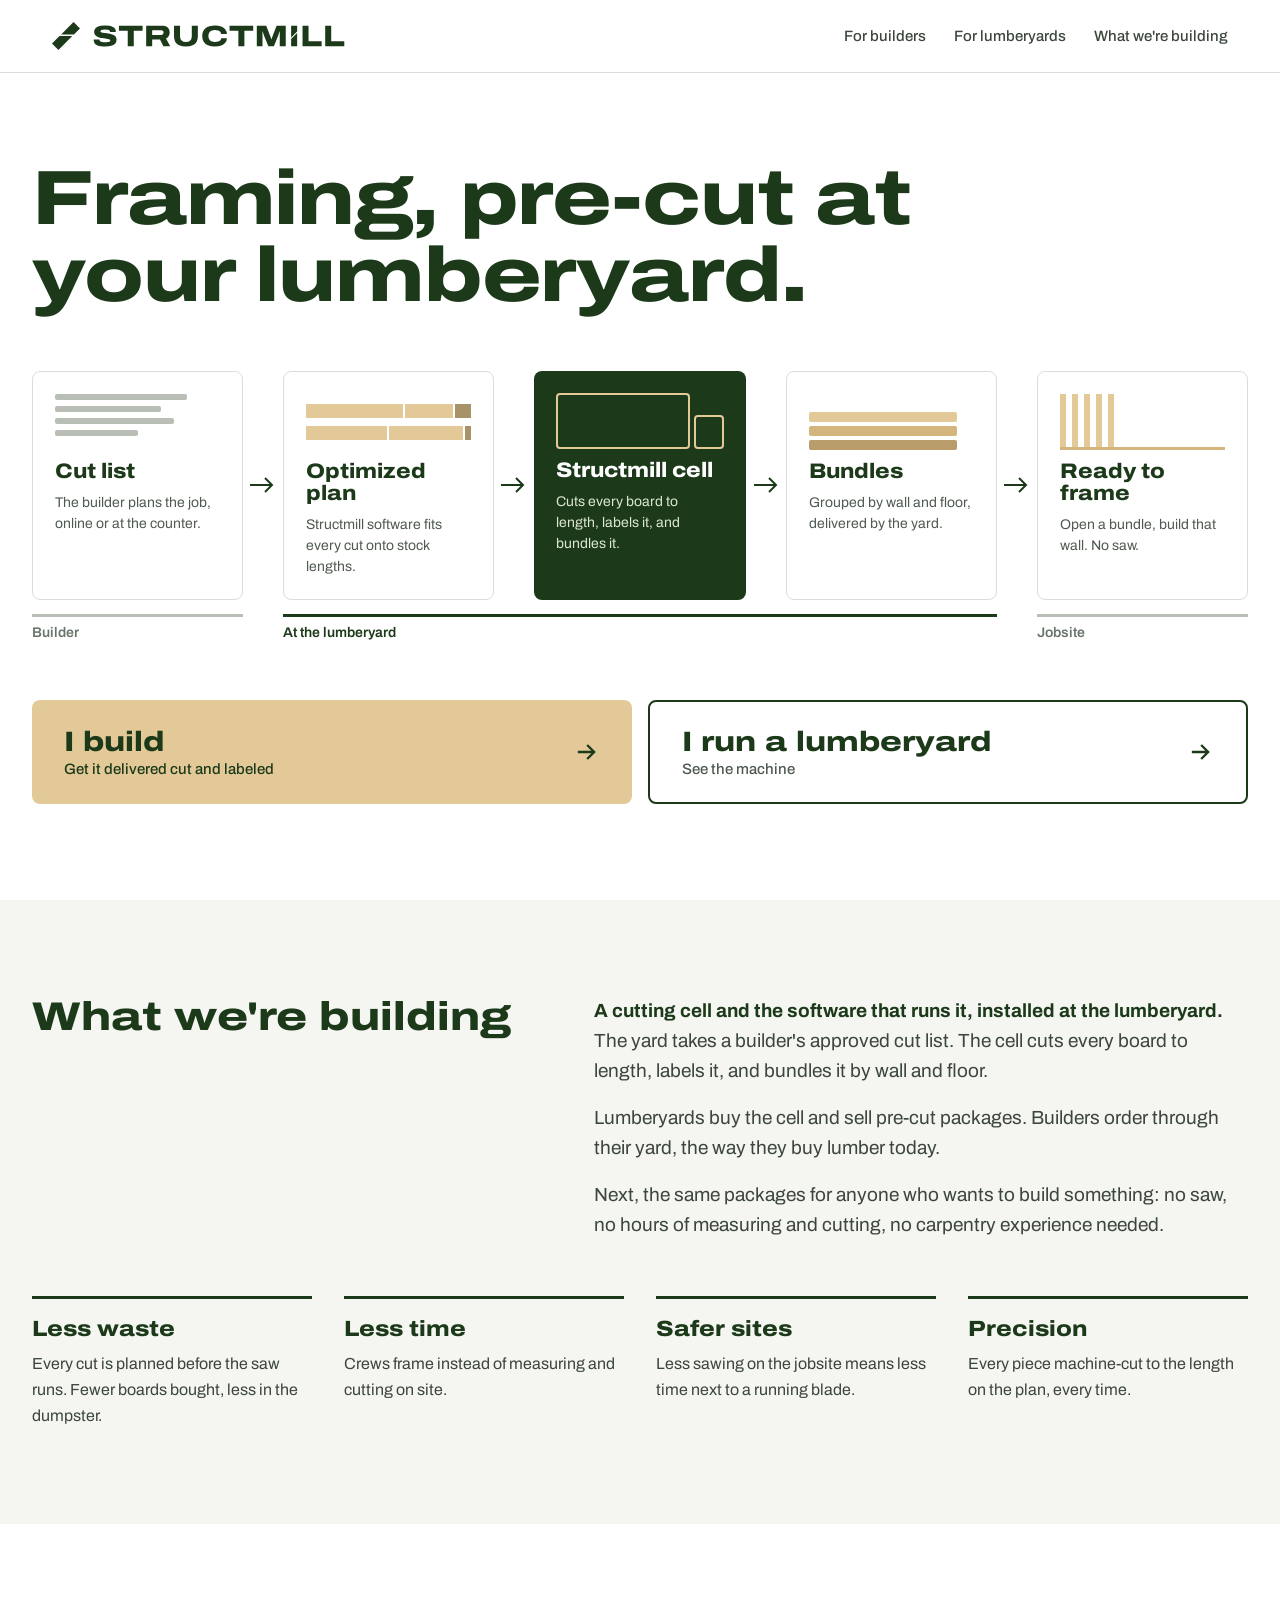
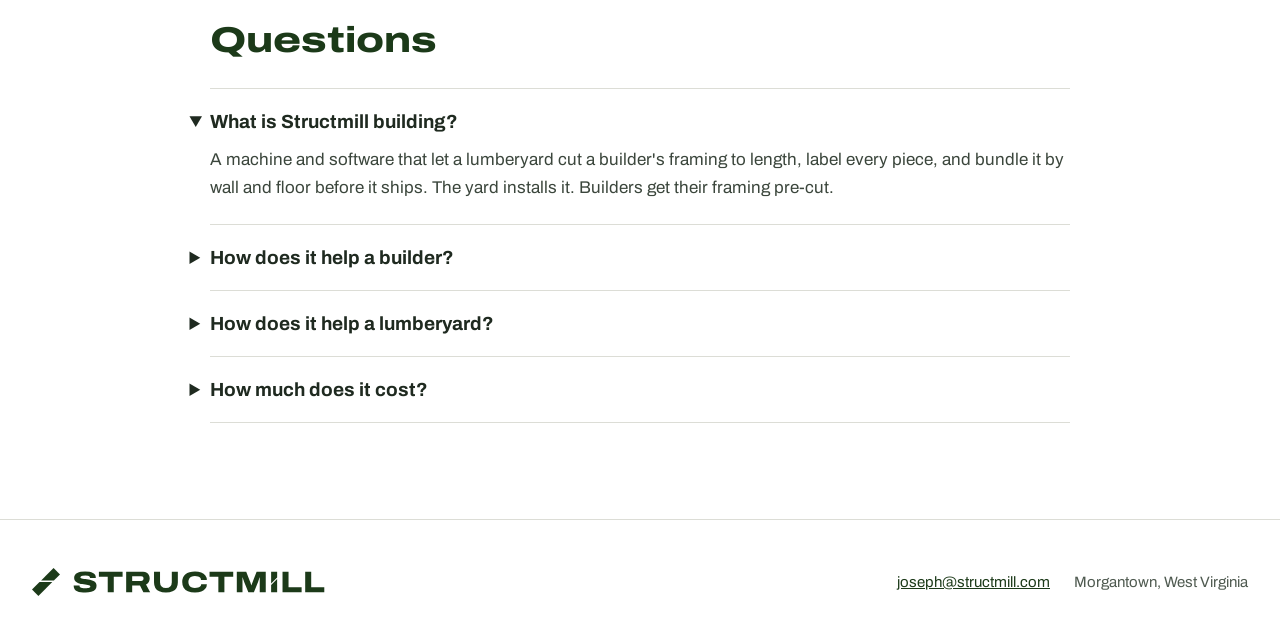
==== index.html @ ed71ccde "Launch v3.0: new brand, builders page with Wall Lab, lumberyards page Replaces the v2 single page wi" ====
<!doctype html>
<html lang="en">
<head>
<meta charset="utf-8">
<meta name="viewport" content="width=device-width, initial-scale=1">
<title>Structmill: framing, pre-cut at your lumberyard</title>
<meta name="description" content="Structmill is a cutting cell and software for lumberyards: every framing board cut to length, labeled, and bundled by wall before it ships.">
<meta name="theme-color" content="#FFFFFF">
<link rel="canonical" href="https://structmill.com/">
<meta property="og:type" content="website">
<meta property="og:site_name" content="Structmill">
<meta property="og:title" content="Structmill: framing, pre-cut at your lumberyard">
<meta property="og:description" content="Structmill is a cutting cell and software for lumberyards: every framing board cut to length, labeled, and bundled by wall before it ships.">
<meta property="og:url" content="https://structmill.com/">
<meta property="og:image" content="https://structmill.com/og-image.png">
<meta property="og:image:width" content="1200">
<meta property="og:image:height" content="630">
<meta name="twitter:card" content="summary_large_image">
<meta name="twitter:title" content="Structmill: framing, pre-cut at your lumberyard">
<meta name="twitter:description" content="Structmill is a cutting cell and software for lumberyards: every framing board cut to length, labeled, and bundled by wall before it ships.">
<meta name="twitter:image" content="https://structmill.com/og-image.png">
<link rel="icon" href="/favicon.svg" type="image/svg+xml">
<link rel="preload" href="/assets/fonts/archivo-variable.woff2" as="font" type="font/woff2" crossorigin>
<link rel="stylesheet" href="/assets/site.css">
</head>
<body>
<div style="font-family: Archivo, system-ui, sans-serif; color: #1F2A20; background: #FFFFFF; min-height: 100vh">

<header style="border-bottom: 1px solid #DCDDD6">
<nav class="sec" style="max-width: 1240px; margin: 0 auto; padding: 22px 32px; display: flex; flex-wrap: wrap; align-items: center; justify-content: space-between; gap: 16px">
<a href="/" aria-label="Structmill home" style="display: flex"><img class="logo" src="/assets/structmill-lockup.svg" alt="Structmill" width="293" height="28"></a>
<div class="nav-links" style="display: flex; flex-wrap: wrap; align-items: center; gap: 28px; font-size: 15px; font-weight: 500">
<a href="/builders/" style="color: #3B463C; text-decoration: none">For builders</a>
<a href="/lumberyards/" style="color: #3B463C; text-decoration: none">For lumberyards</a>
<a href="#what" style="color: #3B463C; text-decoration: none">What we're building</a>
</div>
</nav>
</header>

<section class="sec hero" aria-label="Structmill" style="padding: 88px 32px 96px">
<div style="max-width: 1240px; margin: 0 auto; display: flex; flex-direction: column; gap: 56px">
<h1 style="margin: 0; font-stretch: 125%; font-weight: 800; font-size: clamp(42px, 6vw, 84px); line-height: 1; letter-spacing: -0.015em; color: #1C3A19; max-width: 1040px">Framing, pre-cut at your lumberyard.</h1>

<div role="img" aria-label="The Structmill system: a builder's cut list is optimized by Structmill software, cut, labeled and bundled by the Structmill cell at the lumberyard, delivered, and framed on the jobsite." style="overflow-x: auto; padding-bottom: 4px">
<div class="flow-inner" style="min-width: 1060px; display: flex; flex-direction: column; gap: 14px">
<div class="flow-grid" style="display: grid; grid-template-columns: repeat(5, minmax(0, 1fr)); gap: 40px">
<div style="position: relative; background: #FFFFFF; border: 1.5px solid #DCDDD6; border-radius: 8px; padding: 22px; min-height: 196px; display: flex; flex-direction: column; gap: 10px">
<div class="flow-pic" style="height: 56px; display: flex; flex-direction: column; gap: 6px"><span style="height: 6px; width: 80%; background: #B9BFB6; border-radius: 2px"></span><span style="height: 6px; width: 64%; background: #B9BFB6; border-radius: 2px"></span><span style="height: 6px; width: 72%; background: #B9BFB6; border-radius: 2px"></span><span style="height: 6px; width: 50%; background: #B9BFB6; border-radius: 2px"></span></div>
<span style="font-stretch: 112%; font-size: 21px; font-weight: 800; color: #1C3A19">Cut list</span>
<span style="font-size: 14px; line-height: 1.5; color: #4F5A50">The builder plans the job, online or at the counter.</span>
<svg class="flow-arrow" style="position: absolute; right: -34px; top: 50%; margin-top: -12px" width="28" height="24" viewBox="0 0 28 24" fill="none" stroke="#1C3A19" stroke-width="2" aria-hidden="true"><path d="M2 12h22M17 5l7 7-7 7"/></svg>
</div>
<div style="position: relative; background: #FFFFFF; border: 1.5px solid #DCDDD6; border-radius: 8px; padding: 22px; min-height: 196px; display: flex; flex-direction: column; gap: 10px">
<div class="flow-pic" style="height: 56px; display: flex; flex-direction: column; justify-content: center; gap: 8px"><span style="display: flex; height: 14px"><span style="flex: 6; background: #E3C998"></span><span style="width: 2px"></span><span style="flex: 3; background: #E3C998"></span><span style="width: 2px"></span><span style="flex: 1; background: #A89268"></span></span><span style="display: flex; height: 14px"><span style="flex: 5; background: #E3C998"></span><span style="width: 2px"></span><span style="flex: 4.6; background: #E3C998"></span><span style="width: 2px"></span><span style="flex: 0.4; background: #A89268"></span></span></div>
<span style="font-stretch: 112%; font-size: 21px; font-weight: 800; color: #1C3A19">Optimized plan</span>
<span style="font-size: 14px; line-height: 1.5; color: #4F5A50">Structmill software fits every cut onto stock lengths.</span>
<svg class="flow-arrow" style="position: absolute; right: -34px; top: 50%; margin-top: -12px" width="28" height="24" viewBox="0 0 28 24" fill="none" stroke="#1C3A19" stroke-width="2" aria-hidden="true"><path d="M2 12h22M17 5l7 7-7 7"/></svg>
</div>
<div style="position: relative; background: #1C3A19; border-radius: 8px; padding: 22px; min-height: 196px; display: flex; flex-direction: column; gap: 10px; color: #FFFFFF">
<div class="flow-pic" style="height: 56px; display: flex; align-items: flex-end; gap: 4px"><span style="flex: 1; height: 100%; border: 2px solid #E3C998; border-radius: 4px"></span><span style="width: 30px; height: 60%; border: 2px solid #E3C998; border-radius: 4px"></span></div>
<span style="font-stretch: 112%; font-size: 21px; font-weight: 800">Structmill cell</span>
<span style="font-size: 14px; line-height: 1.5; color: #DCE6D4">Cuts every board to length, labels it, and bundles it.</span>
<svg class="flow-arrow" style="position: absolute; right: -34px; top: 50%; margin-top: -12px" width="28" height="24" viewBox="0 0 28 24" fill="none" stroke="#1C3A19" stroke-width="2" aria-hidden="true"><path d="M2 12h22M17 5l7 7-7 7"/></svg>
</div>
<div style="position: relative; background: #FFFFFF; border: 1.5px solid #DCDDD6; border-radius: 8px; padding: 22px; min-height: 196px; display: flex; flex-direction: column; gap: 10px">
<div class="flow-pic" style="height: 56px; display: flex; flex-direction: column; justify-content: flex-end; gap: 4px"><span style="height: 10px; width: 90%; background: #E3C998; border-radius: 2px"></span><span style="height: 10px; width: 90%; background: #D4B57E; border-radius: 2px"></span><span style="height: 10px; width: 90%; background: #B89C69; border-radius: 2px"></span></div>
<span style="font-stretch: 112%; font-size: 21px; font-weight: 800; color: #1C3A19">Bundles</span>
<span style="font-size: 14px; line-height: 1.5; color: #4F5A50">Grouped by wall and floor, delivered by the yard.</span>
<svg class="flow-arrow" style="position: absolute; right: -34px; top: 50%; margin-top: -12px" width="28" height="24" viewBox="0 0 28 24" fill="none" stroke="#1C3A19" stroke-width="2" aria-hidden="true"><path d="M2 12h22M17 5l7 7-7 7"/></svg>
</div>
<div style="background: #FFFFFF; border: 1.5px solid #DCDDD6; border-radius: 8px; padding: 22px; min-height: 196px; display: flex; flex-direction: column; gap: 10px">
<div class="flow-pic" style="height: 56px; display: flex; align-items: flex-end; gap: 6px; border-bottom: 3px solid #D4B57E"><span style="width: 6px; height: 100%; background: #E3C998"></span><span style="width: 6px; height: 100%; background: #E3C998"></span><span style="width: 6px; height: 100%; background: #E3C998"></span><span style="width: 6px; height: 100%; background: #E3C998"></span><span style="width: 6px; height: 100%; background: #E3C998"></span></div>
<span style="font-stretch: 112%; font-size: 21px; font-weight: 800; color: #1C3A19">Ready to frame</span>
<span style="font-size: 14px; line-height: 1.5; color: #4F5A50">Open a bundle, build that wall. No saw.</span>
</div>
</div>
<div class="flow-lanes" style="display: grid; grid-template-columns: repeat(5, minmax(0, 1fr)); gap: 40px; font-size: 14px; font-weight: 600">
<div style="border-top: 3px solid #B9BFB6; padding-top: 8px; color: #6B756B">Builder</div>
<div style="grid-column: span 3; border-top: 3px solid #1C3A19; padding-top: 8px; color: #1C3A19">At the lumberyard</div>
<div style="border-top: 3px solid #B9BFB6; padding-top: 8px; color: #6B756B">Jobsite</div>
</div>
</div>
</div>

<div style="display: grid; grid-template-columns: repeat(auto-fit, minmax(300px, 1fr)); gap: 16px">
<a class="door" href="/builders/" style="display: flex; justify-content: space-between; align-items: center; gap: 16px; min-height: 104px; padding: 0 32px; background: #E3C998; color: #1C3A19; border-radius: 8px; text-decoration: none">
<span style="display: flex; flex-direction: column; gap: 4px"><span class="door-title" style="font-stretch: 125%; font-size: 28px; font-weight: 800">I build</span><span style="font-size: 15px; font-weight: 500">Get it delivered cut and labeled</span></span>
<svg width="28" height="28" viewBox="0 0 24 24" fill="none" stroke="currentColor" stroke-width="2" aria-hidden="true"><path d="M5 12h14M13 6l6 6-6 6"/></svg>
</a>
<a class="door" href="/lumberyards/" style="display: flex; justify-content: space-between; align-items: center; gap: 16px; min-height: 104px; padding: 0 32px; background: #FFFFFF; color: #1C3A19; border: 2px solid #1C3A19; border-radius: 8px; text-decoration: none">
<span style="display: flex; flex-direction: column; gap: 4px"><span class="door-title" style="font-stretch: 125%; font-size: 28px; font-weight: 800">I run a lumberyard</span><span style="font-size: 15px; font-weight: 500; color: #4F5A50">See the machine</span></span>
<svg width="28" height="28" viewBox="0 0 24 24" fill="none" stroke="currentColor" stroke-width="2" aria-hidden="true"><path d="M5 12h14M13 6l6 6-6 6"/></svg>
</a>
</div>
</div>
</section>

<section class="sec" id="what" aria-label="What we're building" style="background: #F5F5F2; padding: 96px 32px">
<div style="max-width: 1240px; margin: 0 auto; display: flex; flex-direction: column; gap: 56px">
<div style="display: flex; flex-wrap: wrap; gap: 48px">
<h2 style="flex: 1 1 420px; margin: 0; font-stretch: 125%; font-weight: 800; font-size: 40px; line-height: 1.05; color: #1C3A19">What we're building</h2>
<div style="flex: 1 1 560px; min-width: 0; display: flex; flex-direction: column; gap: 16px; font-size: 19px; line-height: 1.6; color: #3B463C">
<p style="margin: 0"><strong style="color: #1C3A19">A cutting cell and the software that runs it, installed at the lumberyard.</strong> The yard takes a builder's approved cut list. The cell cuts every board to length, labels it, and bundles it by wall and floor.</p>
<p style="margin: 0">Lumberyards buy the cell and sell pre-cut packages. Builders order through their yard, the way they buy lumber today.</p>
<p style="margin: 0">Next, the same packages for anyone who wants to build something: no saw, no hours of measuring and cutting, no carpentry experience needed.</p>
</div>
</div>
<div style="display: grid; grid-template-columns: repeat(auto-fit, minmax(240px, 1fr)); gap: 32px">
<div style="display: flex; flex-direction: column; gap: 10px; border-top: 3px solid #1C3A19; padding-top: 18px"><h3 style="margin: 0; font-stretch: 115%; font-size: 22px; font-weight: 800; color: #1C3A19">Less waste</h3><p style="margin: 0; font-size: 16px; line-height: 1.6; color: #3B463C">Every cut is planned before the saw runs. Fewer boards bought, less in the dumpster.</p></div>
<div style="display: flex; flex-direction: column; gap: 10px; border-top: 3px solid #1C3A19; padding-top: 18px"><h3 style="margin: 0; font-stretch: 115%; font-size: 22px; font-weight: 800; color: #1C3A19">Less time</h3><p style="margin: 0; font-size: 16px; line-height: 1.6; color: #3B463C">Crews frame instead of measuring and cutting on site.</p></div>
<div style="display: flex; flex-direction: column; gap: 10px; border-top: 3px solid #1C3A19; padding-top: 18px"><h3 style="margin: 0; font-stretch: 115%; font-size: 22px; font-weight: 800; color: #1C3A19">Safer sites</h3><p style="margin: 0; font-size: 16px; line-height: 1.6; color: #3B463C">Less sawing on the jobsite means less time next to a running blade.</p></div>
<div style="display: flex; flex-direction: column; gap: 10px; border-top: 3px solid #1C3A19; padding-top: 18px"><h3 style="margin: 0; font-stretch: 115%; font-size: 22px; font-weight: 800; color: #1C3A19">Precision</h3><p style="margin: 0; font-size: 16px; line-height: 1.6; color: #3B463C">Every piece machine-cut to the length on the plan, every time.</p></div>
</div>
</div>
</section>

<section class="sec" id="questions" aria-label="Questions" style="padding: 96px 32px">
<div style="max-width: 860px; margin: 0 auto; display: flex; flex-direction: column; gap: 28px">
<h2 style="margin: 0; font-stretch: 125%; font-weight: 800; font-size: 36px; color: #1C3A19">Questions</h2>
<div style="display: flex; flex-direction: column; border-top: 1px solid #DCDDD6">
<details open style="border-bottom: 1px solid #DCDDD6; padding: 22px 0"><summary style="font-size: 19px; font-weight: 700; cursor: pointer">What is Structmill building?</summary><p style="margin: 14px 0 0; font-size: 17px; line-height: 1.65; color: #3B463C">A machine and software that let a lumberyard cut a builder's framing to length, label every piece, and bundle it by wall and floor before it ships. The yard installs it. Builders get their framing pre-cut.</p></details>
<details style="border-bottom: 1px solid #DCDDD6; padding: 22px 0"><summary style="font-size: 19px; font-weight: 700; cursor: pointer">How does it help a builder?</summary><p style="margin: 14px 0 0; font-size: 17px; line-height: 1.65; color: #3B463C">Your framing shows up cut, labeled, and sorted by wall. You buy less lumber, throw away less, spend less time cutting, and run fewer saws on site. <a href="/builders/">See it on a wall</a>.</p></details>
<details style="border-bottom: 1px solid #DCDDD6; padding: 22px 0"><summary style="font-size: 19px; font-weight: 700; cursor: pointer">How does it help a lumberyard?</summary><p style="margin: 14px 0 0; font-size: 17px; line-height: 1.65; color: #3B463C">You sell finished framing packages instead of boards by the piece, match the pre-cut programs the chains offer without building a plant, and give your builders a reason to order every job from you. <a href="/lumberyards/">See the machine</a>.</p></details>
<details style="border-bottom: 1px solid #DCDDD6; padding: 22px 0"><summary style="font-size: 19px; font-weight: 700; cursor: pointer">How much does it cost?</summary><p style="margin: 14px 0 0; font-size: 17px; line-height: 1.65; color: #3B463C">Lumberyards buy the cell outright or lease to own, with an annual software and maintenance package. Builders pay their lumberyard for pre-cut packages, at a price the yard sets. Planning with Structmill is free.</p></details>
</div>
</div>
</section>

<footer class="sec" style="border-top: 1px solid #DCDDD6; padding: 48px 32px">
<div style="max-width: 1240px; margin: 0 auto; display: flex; flex-wrap: wrap; justify-content: space-between; align-items: center; gap: 24px; font-size: 15px; color: #4F5A50">
<img class="logo" src="/assets/structmill-lockup.svg" alt="Structmill" width="293" height="28">
<div style="display: flex; flex-wrap: wrap; gap: 24px"><a href="mailto:joseph@structmill.com">joseph@structmill.com</a><span>Morgantown, West Virginia</span></div>
</div>
</footer>

</div>
</body>
</html>
---- assets/site.css ----
/* Structmill v3.0 — shared styles. Page layout lives inline; this file holds
   the base, focus states, and the phone overrides. */
@font-face{font-family:Archivo;font-style:normal;font-display:swap;font-weight:100 900;font-stretch:62% 125%;src:url(/assets/fonts/archivo-variable.woff2) format('woff2-variations'),url(/assets/fonts/archivo-variable.woff2) format('woff2')}
*,*::before,*::after{box-sizing:border-box}
html{-webkit-text-size-adjust:100%;scroll-behavior:smooth}
body{margin:0;background:#FFFFFF}
img,svg{max-width:100%}
a{color:#1C3A19}a:hover{color:#2D5A27}
a:focus-visible,button:focus-visible,summary:focus-visible,input:focus-visible{outline:3px solid #6FA15C;outline-offset:3px}
summary{cursor:pointer}
details>summary{list-style-position:outside}
.logo{height:28px;width:auto;display:block}
.cta-note{font-size:14px;color:#4F5A50;line-height:1.5}
.scroll-hint{display:none;font-size:13px;color:#6B756B}
@media (prefers-reduced-motion:reduce){html{scroll-behavior:auto}}

/* Tablet and down */
@media (max-width:900px){
  .flow-inner{min-width:0!important}
  .flow-grid{grid-template-columns:repeat(2,minmax(0,1fr))!important;gap:16px!important}
  .flow-grid>div{min-height:0!important}
  .flow-arrow,.flow-lanes{display:none!important}
}

/* Phone */
@media (max-width:640px){
  .sec{padding-left:20px!important;padding-right:20px!important}
  section.sec{padding-top:56px!important;padding-bottom:56px!important}
  section.sec.hero{padding-top:40px!important;padding-bottom:40px!important}
  section.sec.flush-top{padding-top:0!important}
  nav.sec{padding-top:14px!important;padding-bottom:14px!important;gap:12px!important}
  .nav-links{gap:6px 18px!important;font-size:14px!important;width:100%}
  .nav-links .nav-cta{min-height:40px!important;padding:0 14px!important;margin-left:auto}
  .logo{height:22px}
  footer.sec{padding-top:32px!important;padding-bottom:32px!important}
  h2{font-size:clamp(28px,7.4vw,36px)!important}
  .big-num{font-size:40px!important}
  .flow-grid{grid-template-columns:1fr!important;gap:10px!important}
  .flow-grid>div{padding:16px 18px!important}
  .flow-grid .flow-pic{display:none!important}
  .door{min-height:88px!important;padding:0 22px!important}
  .door .door-title{font-size:23px!important}
  .label-card{min-width:0!important;width:100%}
  .scroll-hint{display:block}
  .wl{padding:16px!important;gap:20px!important}
  .wl-stats{grid-template-columns:1fr 1fr!important}
  .wl-stats>div:last-child{grid-column:span 2}
  .wl-stat-num{font-size:24px!important}
  .wl-form{flex-basis:100%!important;min-width:0!important}
  .wl-plan-row{grid-template-columns:48px minmax(0,1fr)!important}
  .wl table{font-size:13px!important}
  .pilot-list li{padding-right:0!important}
}
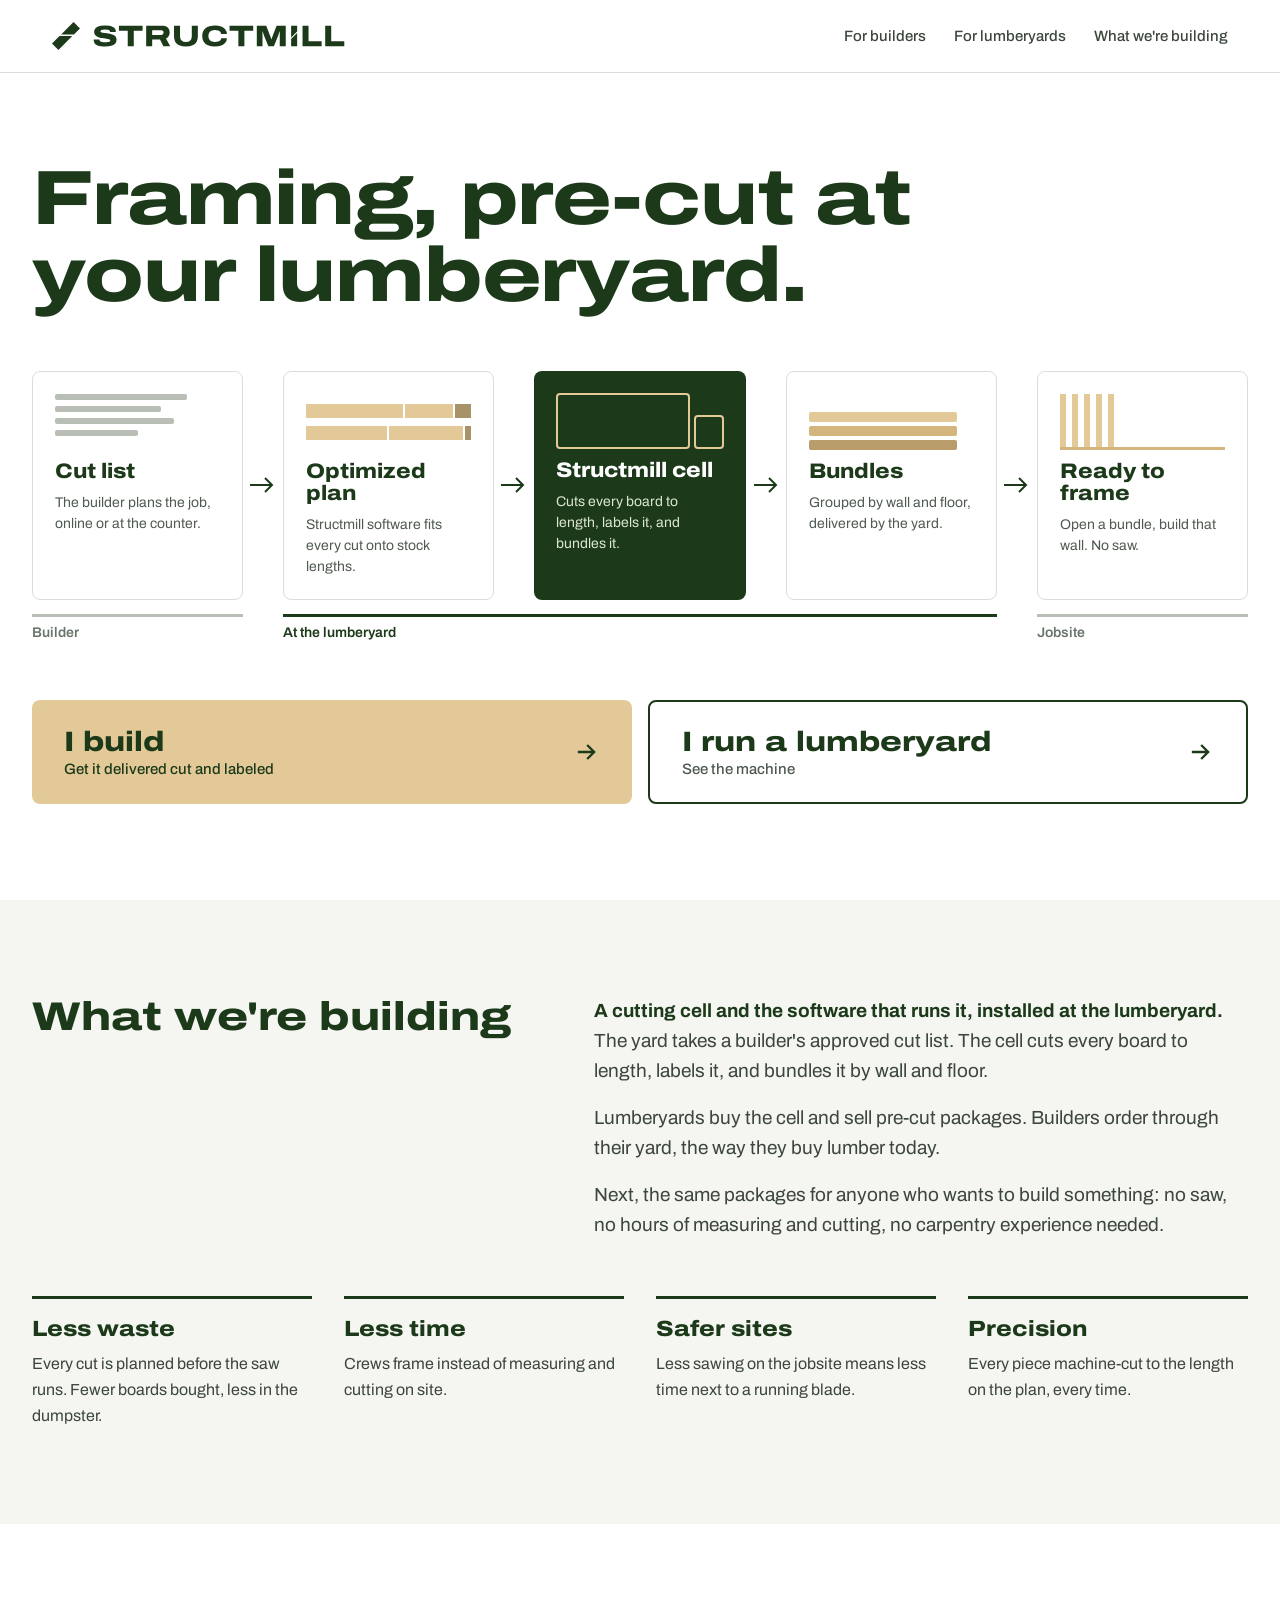
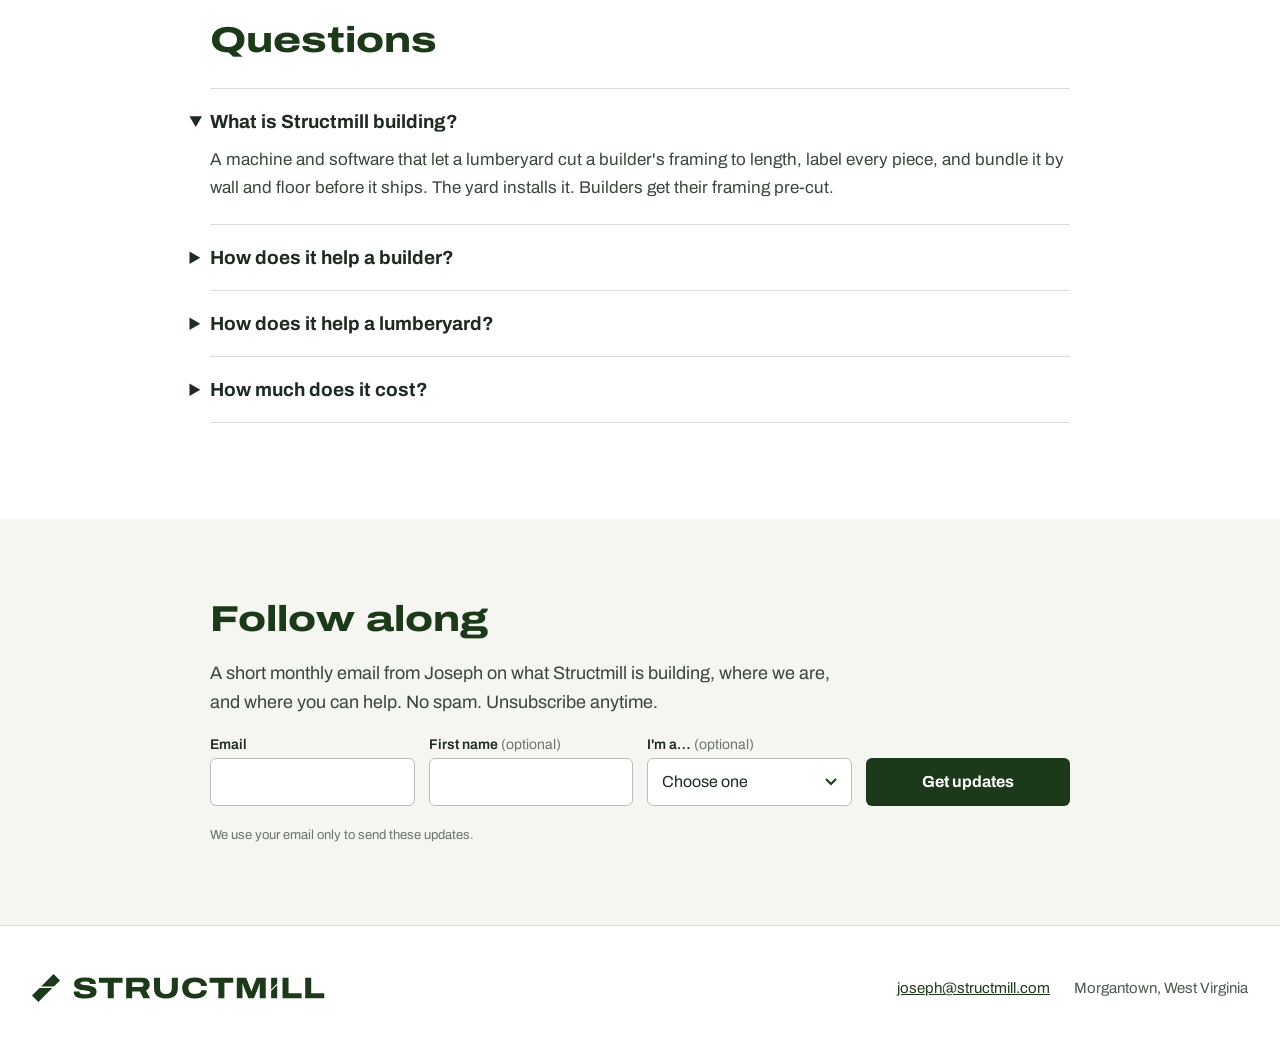
==== commit 32a1091c: "Add founder updates signup (v3.1) Signup block in the footer of the builders and lumberyards pages, " ====
--- a/index.html
+++ b/index.html
@@ -19,7 +19,9 @@
 <meta name="twitter:title" content="Structmill: framing, pre-cut at your lumberyard">
 <meta name="twitter:description" content="Structmill is a cutting cell and software for lumberyards: every framing board cut to length, labeled, and bundled by wall before it ships.">
 <meta name="twitter:image" content="https://structmill.com/og-image.png">
-<link rel="icon" href="/favicon.svg" type="image/svg+xml">
+<link rel="icon" href="/favicon.ico?v=3" sizes="32x32">
+<link rel="icon" href="/favicon.svg?v=3" type="image/svg+xml">
+<link rel="apple-touch-icon" href="/apple-touch-icon.png?v=3">
 <link rel="preload" href="/assets/fonts/archivo-variable.woff2" as="font" type="font/woff2" crossorigin>
 <link rel="stylesheet" href="/assets/site.css">
 </head>
@@ -126,6 +128,26 @@
 </div>
 </section>
 
+<section class="sec" id="follow" aria-label="Follow along" style="background: #F5F5F2; padding: 80px 32px">
+<div style="max-width: 860px; margin: 0 auto; display: flex; flex-direction: column; gap: 20px">
+<h2 style="margin: 0; font-stretch: 125%; font-weight: 800; font-size: 36px; color: #1C3A19">Follow along</h2>
+<p style="margin: 0; font-size: 18px; line-height: 1.6; color: #3B463C; max-width: 640px">A short monthly email from Joseph on what Structmill is building, where we are, and where you can help. No spam. Unsubscribe anytime.</p>
+<form class="upd" data-updates-form data-list="structmill" novalidate>
+<label for="upd-email-1"><span>Email</span><input id="upd-email-1" type="email" name="email" autocomplete="email" inputmode="email" required></label>
+<label for="upd-name-1"><span>First name <span class="opt">(optional)</span></span><input id="upd-name-1" type="text" name="metadata__first_name" autocomplete="given-name"></label>
+<label for="upd-role-1"><span>I'm a… <span class="opt">(optional)</span></span><select id="upd-role-1" name="metadata__role" data-role><option value="">Choose one</option><option value="lumberyard">Lumberyard</option><option value="contractor">Contractor</option><option value="investor">Investor</option><option value="advisor-supporter">Advisor or supporter</option><option value="other">Other</option></select></label>
+<button type="submit">Get updates</button>
+<input type="hidden" name="tag" value="" data-role-tag>
+<input type="hidden" name="tag" value="site-home">
+<input type="hidden" name="embed" value="1">
+<div class="upd-trap" aria-hidden="true"><label for="upd-trap-1">Leave this empty<input id="upd-trap-1" type="text" name="website_confirm" tabindex="-1" autocomplete="off" data-trap></label></div>
+<p class="upd-error" role="alert" data-error></p>
+</form>
+<p class="upd-success" role="status" tabindex="-1" hidden data-success>You're on the list. First update lands next month.</p>
+<p class="upd-note">We use your email only to send these updates.</p>
+</div>
+</section>
+
 <footer class="sec" style="border-top: 1px solid #DCDDD6; padding: 48px 32px">
 <div style="max-width: 1240px; margin: 0 auto; display: flex; flex-wrap: wrap; justify-content: space-between; align-items: center; gap: 24px; font-size: 15px; color: #4F5A50">
 <img class="logo" src="/assets/structmill-lockup.svg" alt="Structmill" width="293" height="28">
@@ -134,5 +156,6 @@
 </footer>
 
 </div>
+<script src="/assets/updates.js" defer></script>
 </body>
 </html>
--- a/assets/site.css
+++ b/assets/site.css
@@ -51,3 +51,26 @@
   .wl table{font-size:13px!important}
   .pilot-list li{padding-right:0!important}
 }
+
+/* Founder updates signup (v3.1) */
+.upd{display:grid;grid-template-columns:repeat(auto-fit,minmax(200px,1fr));gap:14px;align-items:end;margin:0}
+.upd label{display:flex;flex-direction:column;gap:6px;font-size:14px;font-weight:600;color:#1F2A20}
+.upd label .opt{font-weight:400;color:#6B756B}
+.upd input,.upd select{min-height:48px;padding:0 14px;background:#FFFFFF;border:1.5px solid #B9BFB6;border-radius:6px;font:16px Archivo,system-ui,sans-serif;color:#1F2A20;width:100%}
+.upd select{appearance:none;-webkit-appearance:none;background-image:url("data:image/svg+xml,%3Csvg xmlns='http://www.w3.org/2000/svg' width='12' height='8' viewBox='0 0 12 8'%3E%3Cpath d='M1 1l5 5 5-5' fill='none' stroke='%231C3A19' stroke-width='2'/%3E%3C/svg%3E");background-repeat:no-repeat;background-position:right 14px center;padding-right:36px}
+.upd input:focus-visible,.upd select:focus-visible{outline:3px solid #6FA15C;outline-offset:1px}
+.upd input[aria-invalid=true]{border-color:#A3401F}
+.upd button{min-height:48px;padding:0 24px;border:none;border-radius:6px;background:#1C3A19;color:#FFFFFF;font:700 16px Archivo,system-ui,sans-serif;cursor:pointer}
+.upd button:hover{background:#2D5A27}
+.upd button:disabled{opacity:.7;cursor:default}
+.upd .upd-error{grid-column:1/-1;margin:0;font-size:14px;color:#A3401F;min-height:0}
+.upd .upd-error:empty{display:none}
+.upd .upd-trap{position:absolute!important;left:-9999px!important;width:1px;height:1px;overflow:hidden}
+.upd-success{font-size:17px;font-weight:600;color:#1C3A19;padding:14px 0;outline:none}
+.upd-note{margin:0;font-size:13px;line-height:1.5;color:#6B756B}
+.upd-foot{display:flex;flex-wrap:wrap;gap:20px 48px;align-items:flex-start;justify-content:space-between;padding-bottom:32px;margin-bottom:32px;border-bottom:1px solid #DCDDD6}
+.upd-foot-copy{flex:1 1 260px;display:flex;flex-direction:column;gap:6px}
+.upd-foot-form{flex:2 1 520px;min-width:0;display:flex;flex-direction:column;gap:10px}
+@media (max-width:640px){.upd{grid-template-columns:1fr}.upd button{width:100%}}
+.upd[hidden],.upd-success[hidden]{display:none}
+.upd-foot .upd{grid-template-columns:repeat(auto-fit,minmax(150px,1fr))}
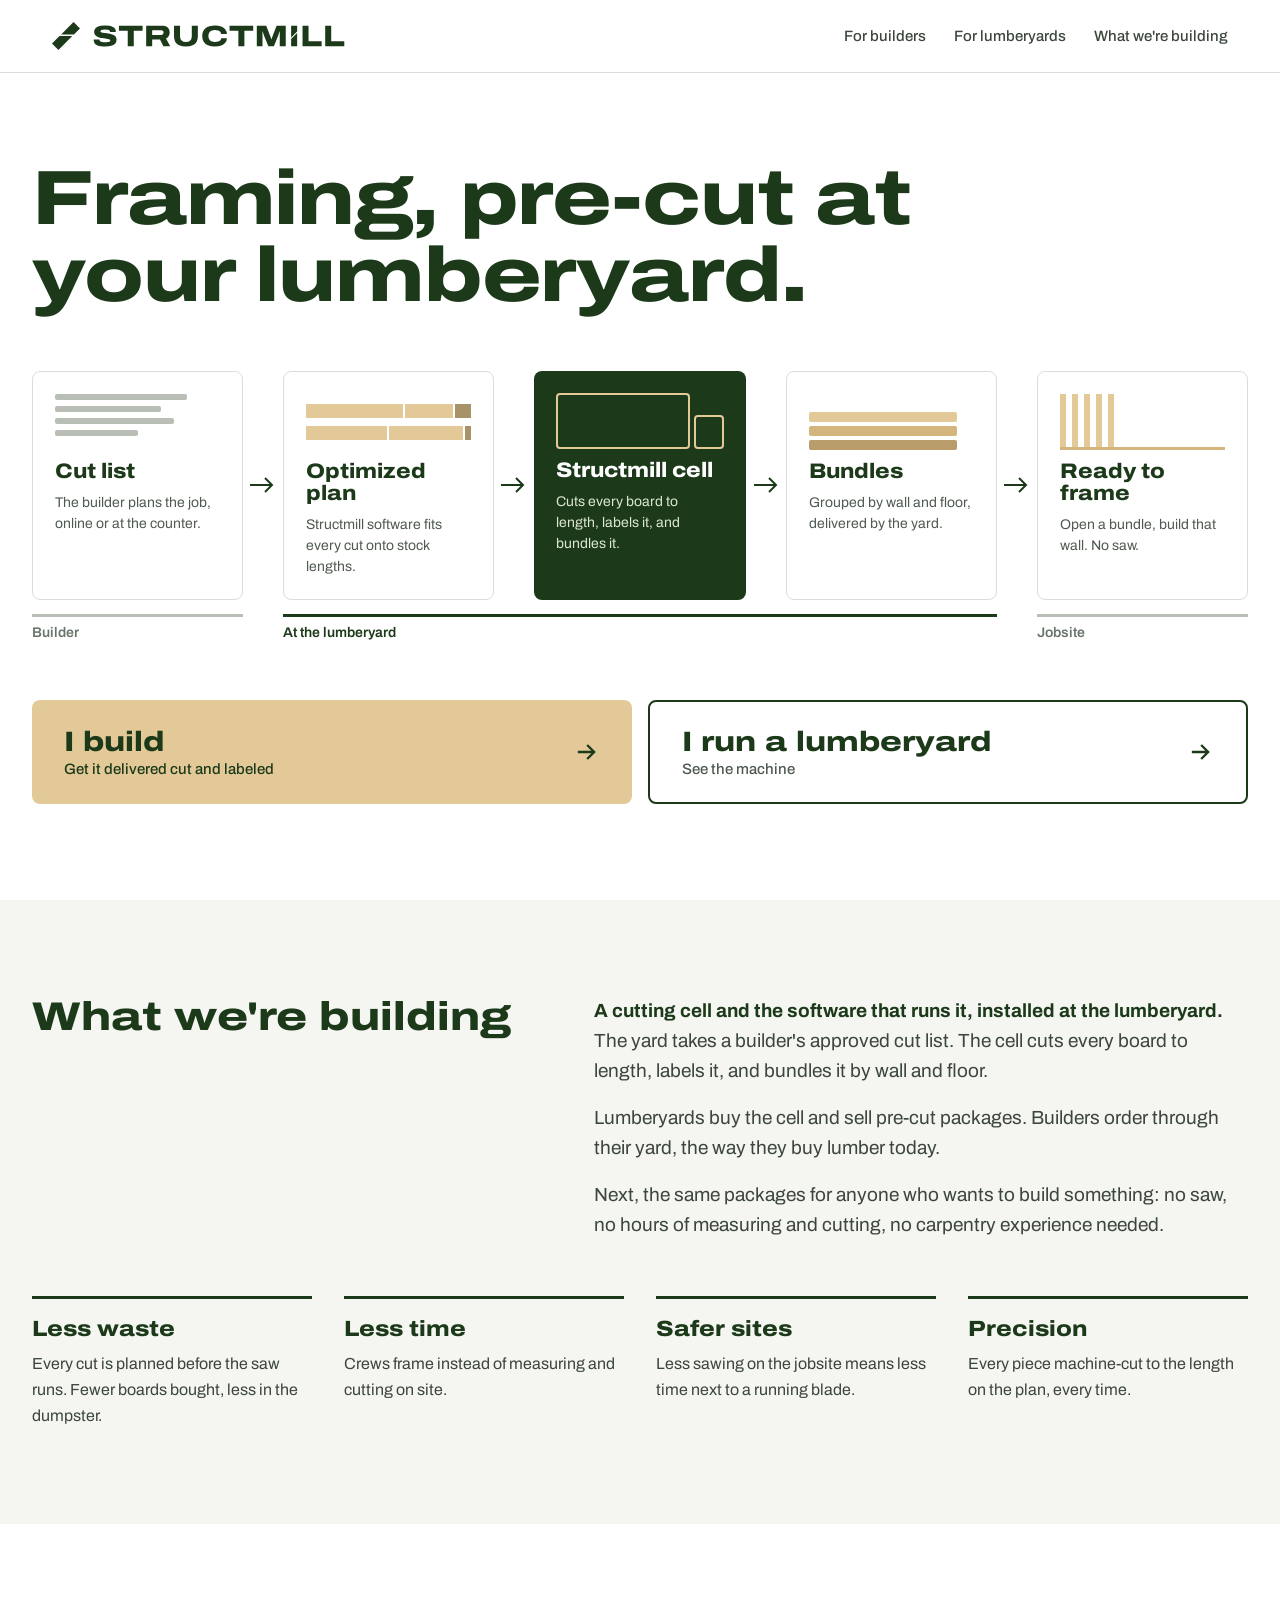
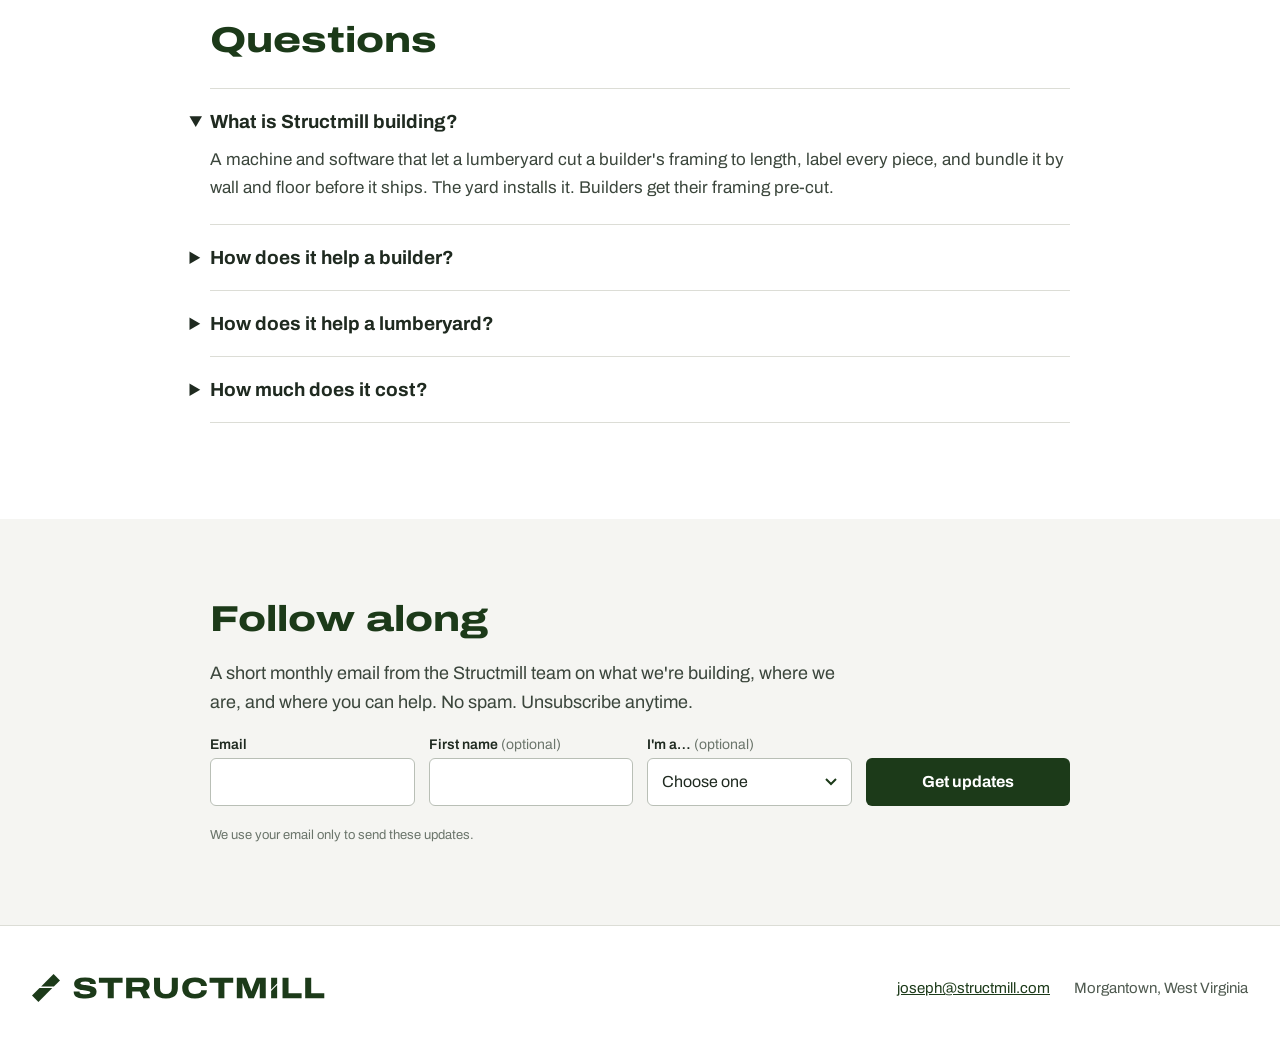
==== commit 8663e7b8: "Signup copy: from the Structmill team Co-Authored-By: Claude Opus 5.5 <noreply@anthropic.com> Claude" ====
--- a/index.html
+++ b/index.html
@@ -131,7 +131,7 @@
 <section class="sec" id="follow" aria-label="Follow along" style="background: #F5F5F2; padding: 80px 32px">
 <div style="max-width: 860px; margin: 0 auto; display: flex; flex-direction: column; gap: 20px">
 <h2 style="margin: 0; font-stretch: 125%; font-weight: 800; font-size: 36px; color: #1C3A19">Follow along</h2>
-<p style="margin: 0; font-size: 18px; line-height: 1.6; color: #3B463C; max-width: 640px">A short monthly email from Joseph on what Structmill is building, where we are, and where you can help. No spam. Unsubscribe anytime.</p>
+<p style="margin: 0; font-size: 18px; line-height: 1.6; color: #3B463C; max-width: 640px">A short monthly email from the Structmill team on what we're building, where we are, and where you can help. No spam. Unsubscribe anytime.</p>
 <form class="upd" data-updates-form data-list="structmill" novalidate>
 <label for="upd-email-1"><span>Email</span><input id="upd-email-1" type="email" name="email" autocomplete="email" inputmode="email" required></label>
 <label for="upd-name-1"><span>First name <span class="opt">(optional)</span></span><input id="upd-name-1" type="text" name="metadata__first_name" autocomplete="given-name"></label>
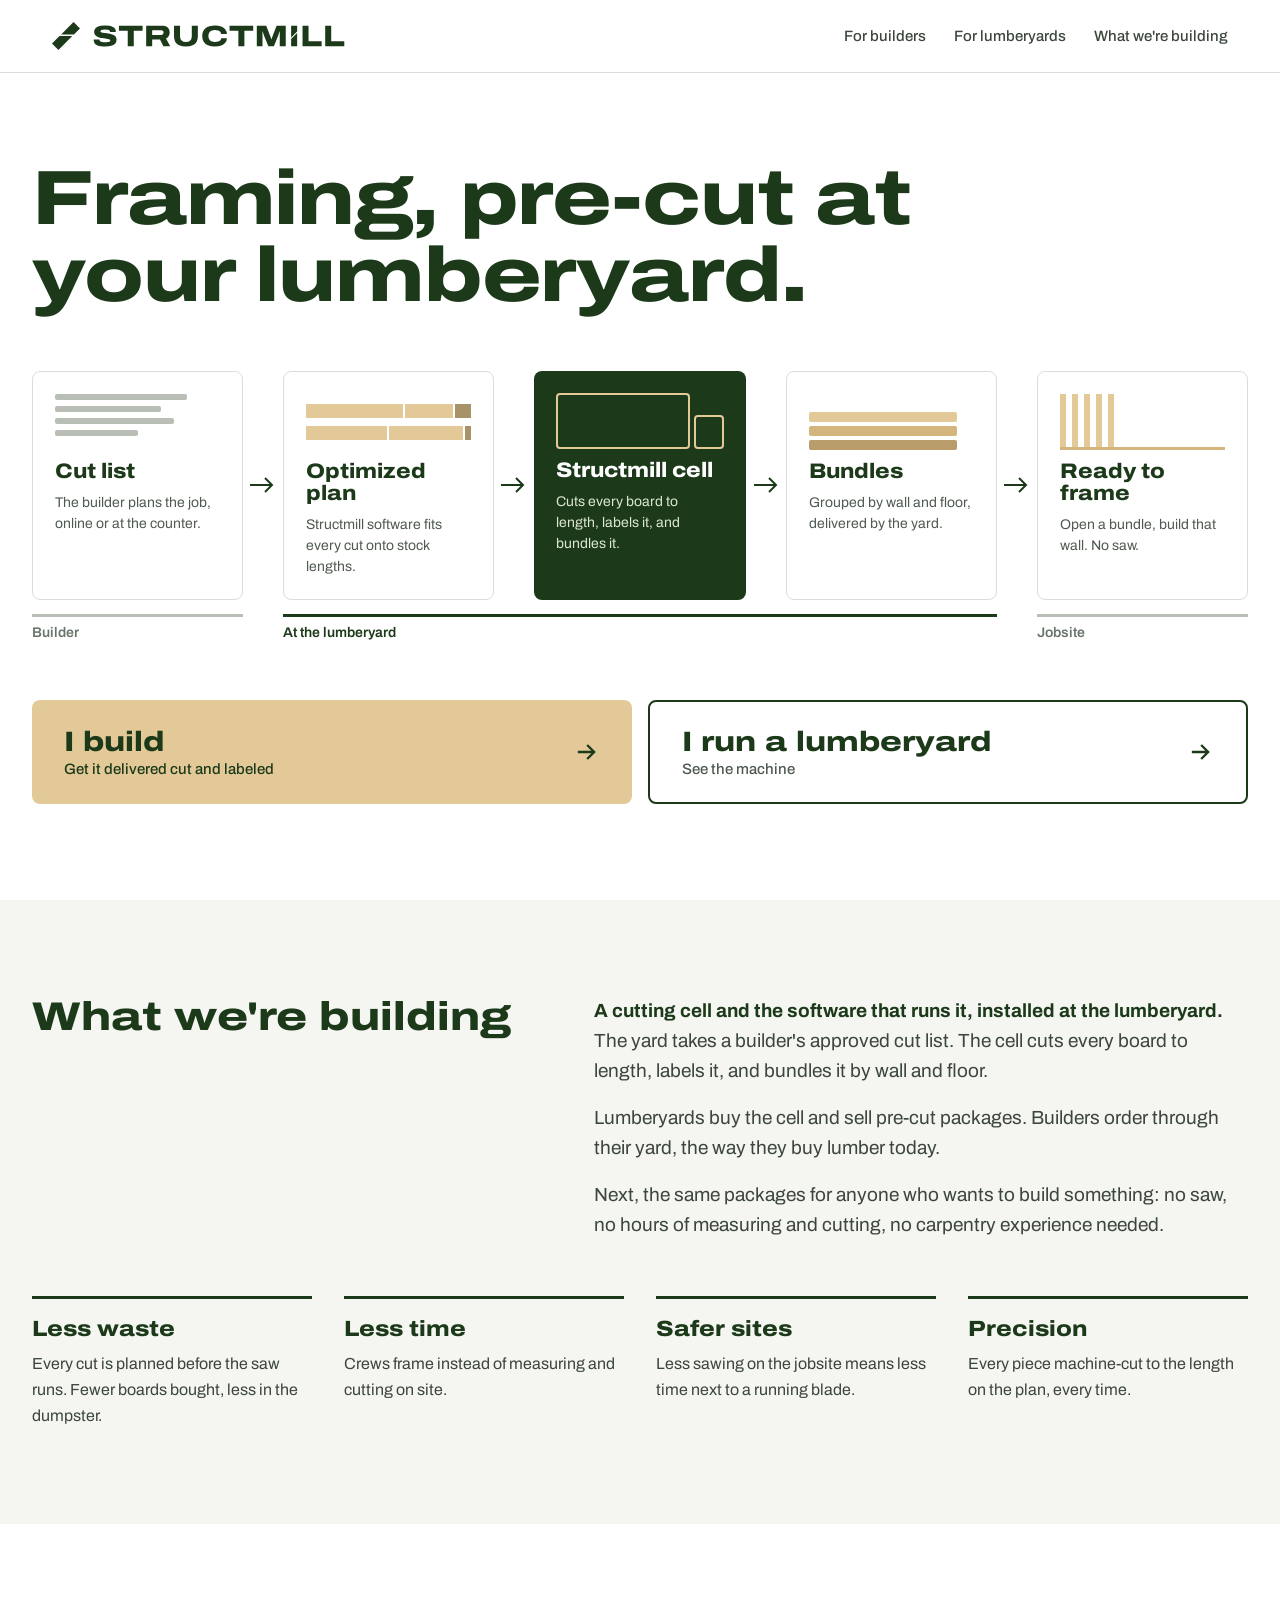
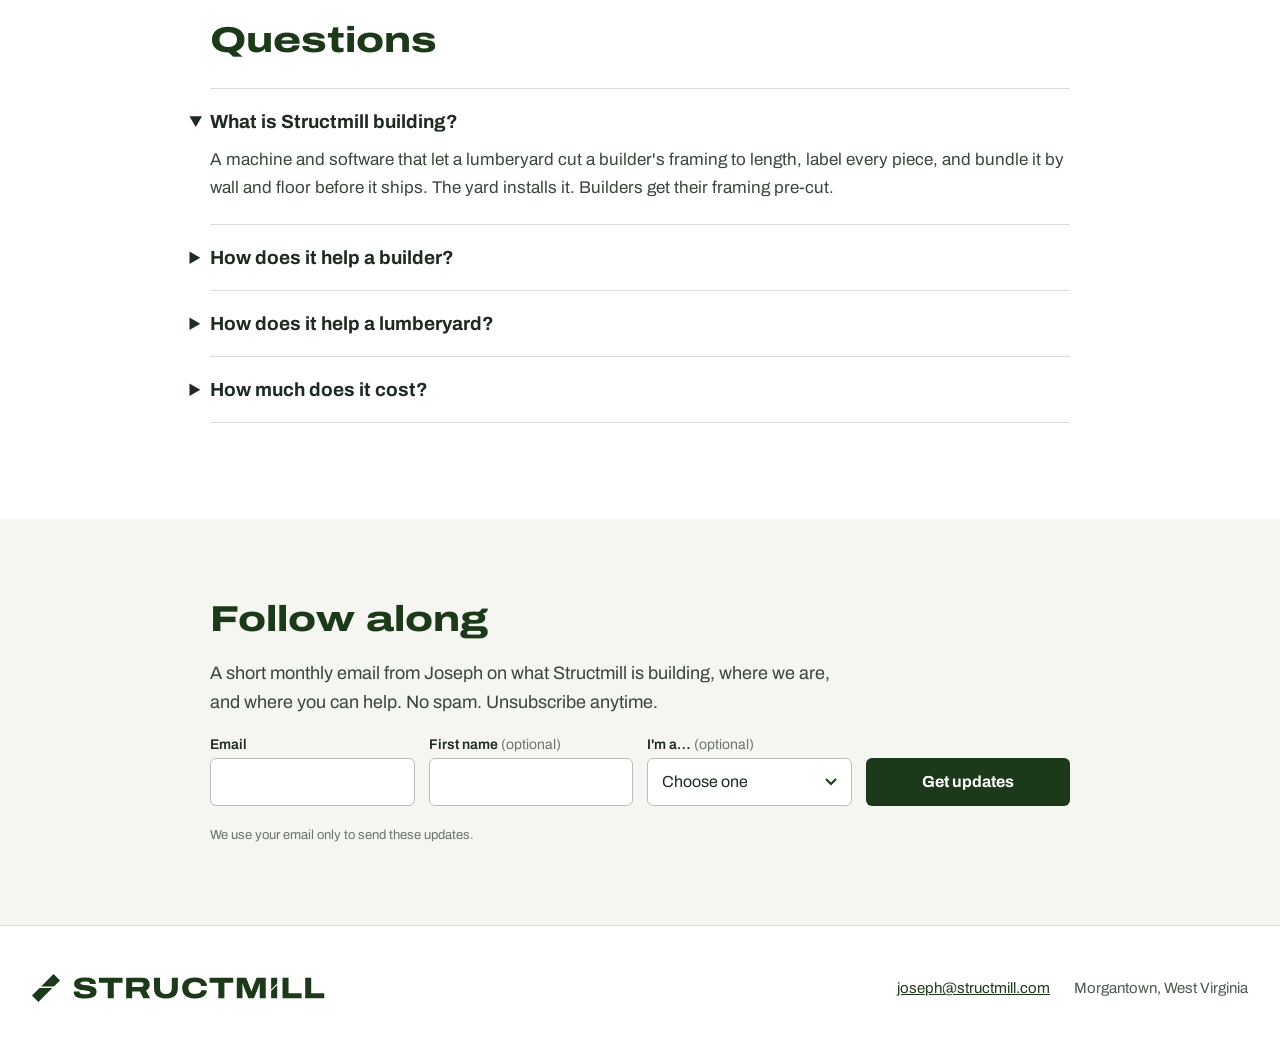
==== commit 8433dc03: "Updates signup: copy from Joseph; link /updates from demo and 404 pages Co-Authored-By: Claude Opus " ====
--- a/index.html
+++ b/index.html
@@ -131,7 +131,7 @@
 <section class="sec" id="follow" aria-label="Follow along" style="background: #F5F5F2; padding: 80px 32px">
 <div style="max-width: 860px; margin: 0 auto; display: flex; flex-direction: column; gap: 20px">
 <h2 style="margin: 0; font-stretch: 125%; font-weight: 800; font-size: 36px; color: #1C3A19">Follow along</h2>
-<p style="margin: 0; font-size: 18px; line-height: 1.6; color: #3B463C; max-width: 640px">A short monthly email from the Structmill team on what we're building, where we are, and where you can help. No spam. Unsubscribe anytime.</p>
+<p style="margin: 0; font-size: 18px; line-height: 1.6; color: #3B463C; max-width: 640px">A short monthly email from Joseph on what Structmill is building, where we are, and where you can help. No spam. Unsubscribe anytime.</p>
 <form class="upd" data-updates-form data-list="structmill" novalidate>
 <label for="upd-email-1"><span>Email</span><input id="upd-email-1" type="email" name="email" autocomplete="email" inputmode="email" required></label>
 <label for="upd-name-1"><span>First name <span class="opt">(optional)</span></span><input id="upd-name-1" type="text" name="metadata__first_name" autocomplete="given-name"></label>
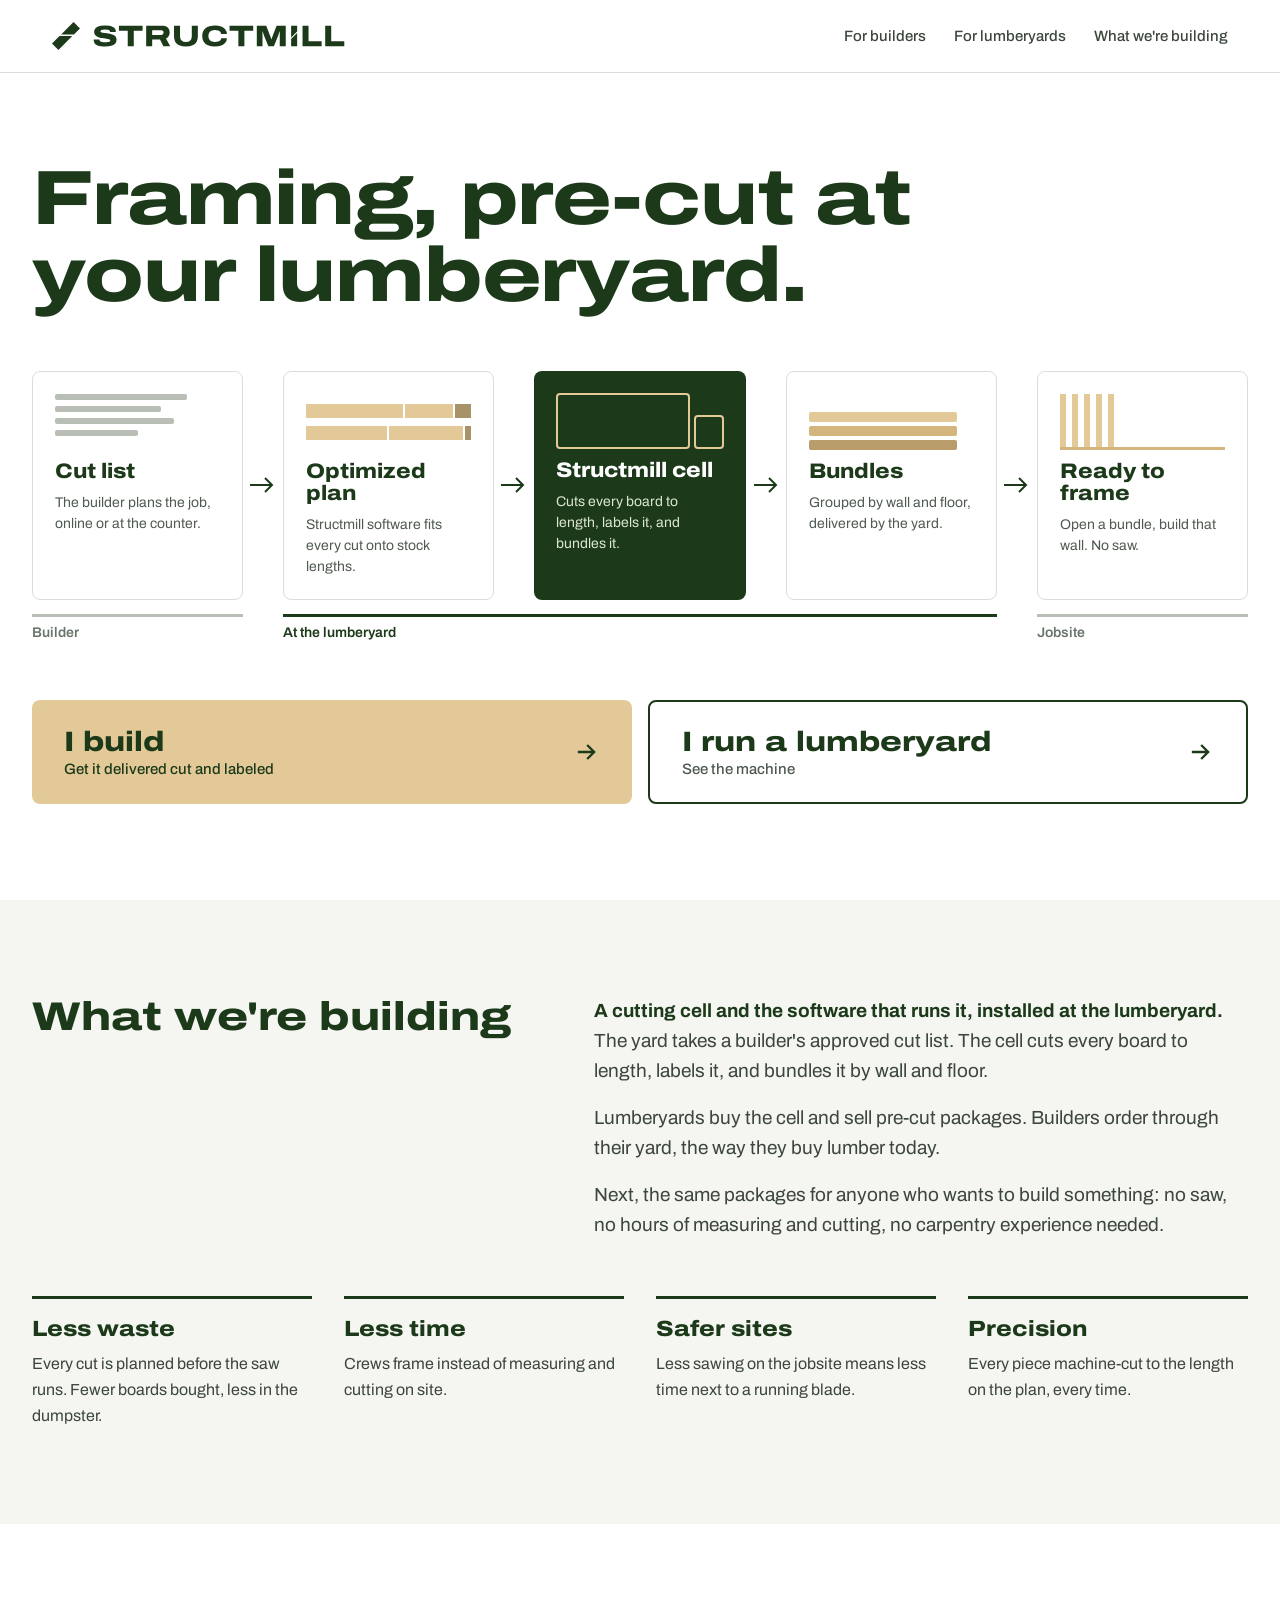
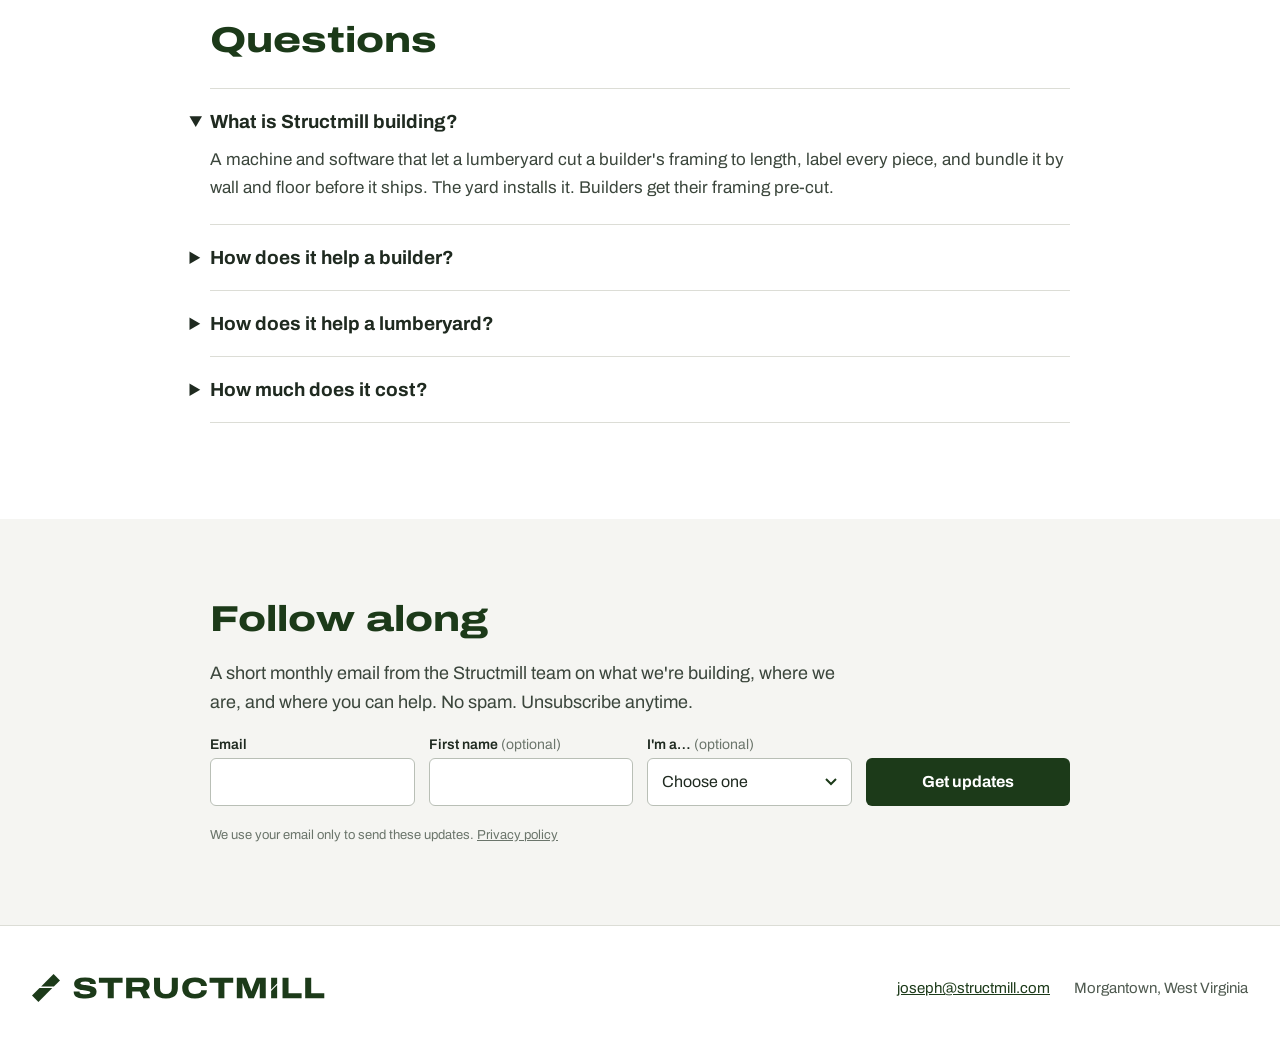
==== commit 44036b67: "Updates signup: copy back to the Structmill team; add /privacy and link it from the form Co-Authored" ====
--- a/index.html
+++ b/index.html
@@ -131,7 +131,7 @@
 <section class="sec" id="follow" aria-label="Follow along" style="background: #F5F5F2; padding: 80px 32px">
 <div style="max-width: 860px; margin: 0 auto; display: flex; flex-direction: column; gap: 20px">
 <h2 style="margin: 0; font-stretch: 125%; font-weight: 800; font-size: 36px; color: #1C3A19">Follow along</h2>
-<p style="margin: 0; font-size: 18px; line-height: 1.6; color: #3B463C; max-width: 640px">A short monthly email from Joseph on what Structmill is building, where we are, and where you can help. No spam. Unsubscribe anytime.</p>
+<p style="margin: 0; font-size: 18px; line-height: 1.6; color: #3B463C; max-width: 640px">A short monthly email from the Structmill team on what we're building, where we are, and where you can help. No spam. Unsubscribe anytime.</p>
 <form class="upd" data-updates-form data-list="structmill" novalidate>
 <label for="upd-email-1"><span>Email</span><input id="upd-email-1" type="email" name="email" autocomplete="email" inputmode="email" required></label>
 <label for="upd-name-1"><span>First name <span class="opt">(optional)</span></span><input id="upd-name-1" type="text" name="metadata__first_name" autocomplete="given-name"></label>
@@ -144,7 +144,7 @@
 <p class="upd-error" role="alert" data-error></p>
 </form>
 <p class="upd-success" role="status" tabindex="-1" hidden data-success>You're on the list. First update lands next month.</p>
-<p class="upd-note">We use your email only to send these updates.</p>
+<p class="upd-note">We use your email only to send these updates. <a href="/privacy/" style="color: inherit">Privacy policy</a></p>
 </div>
 </section>
 
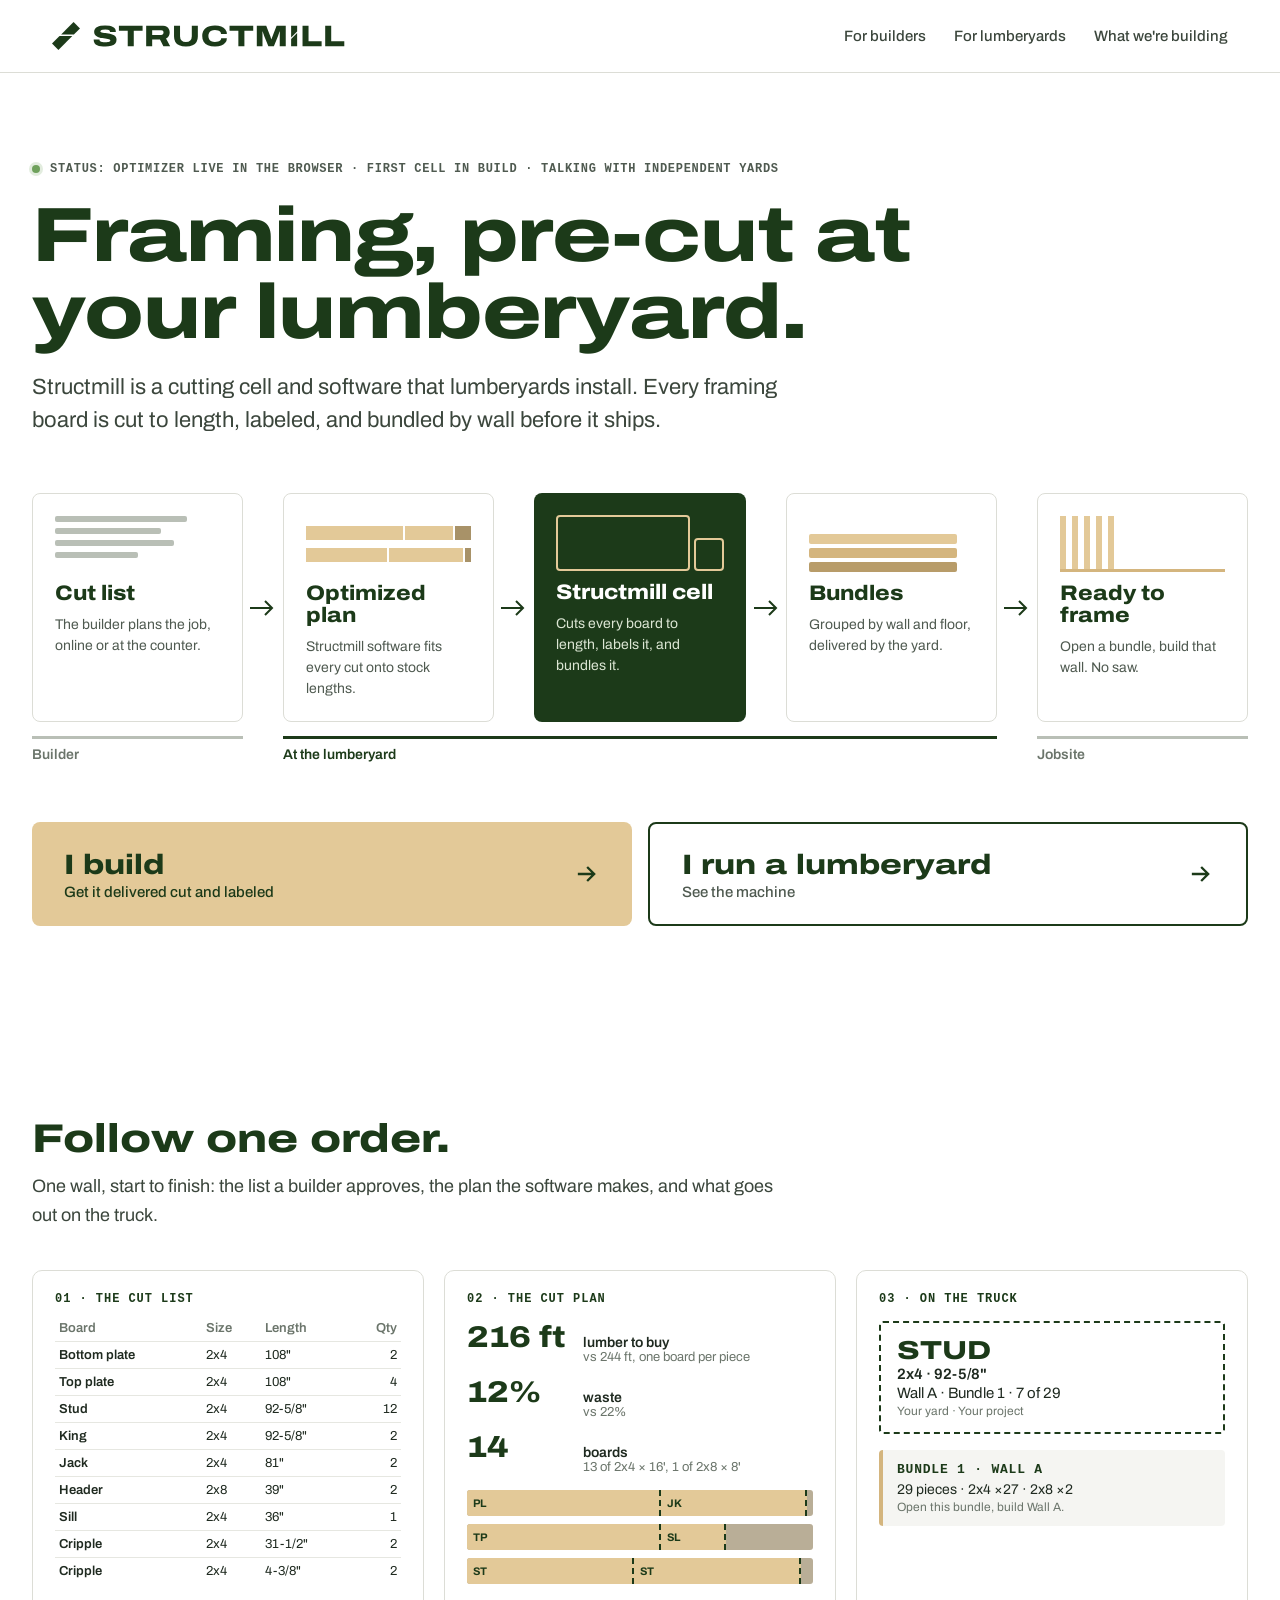
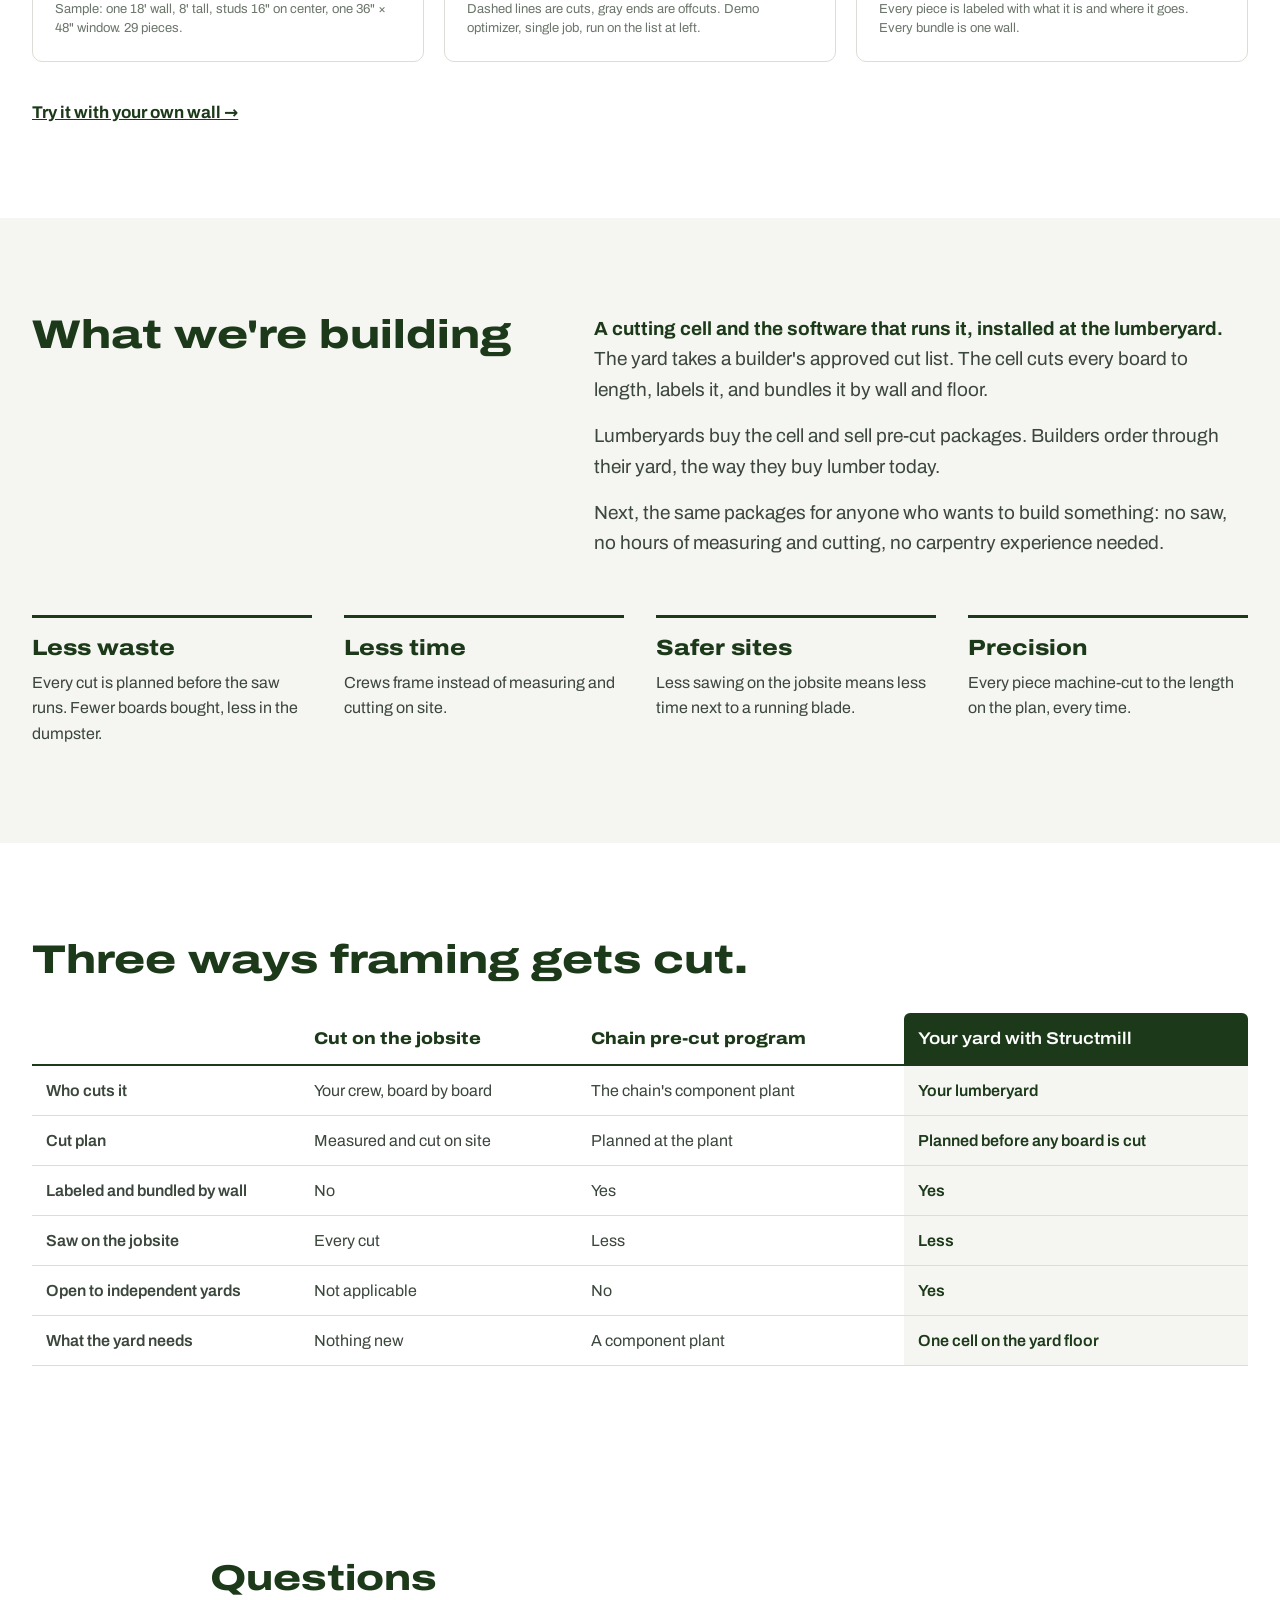
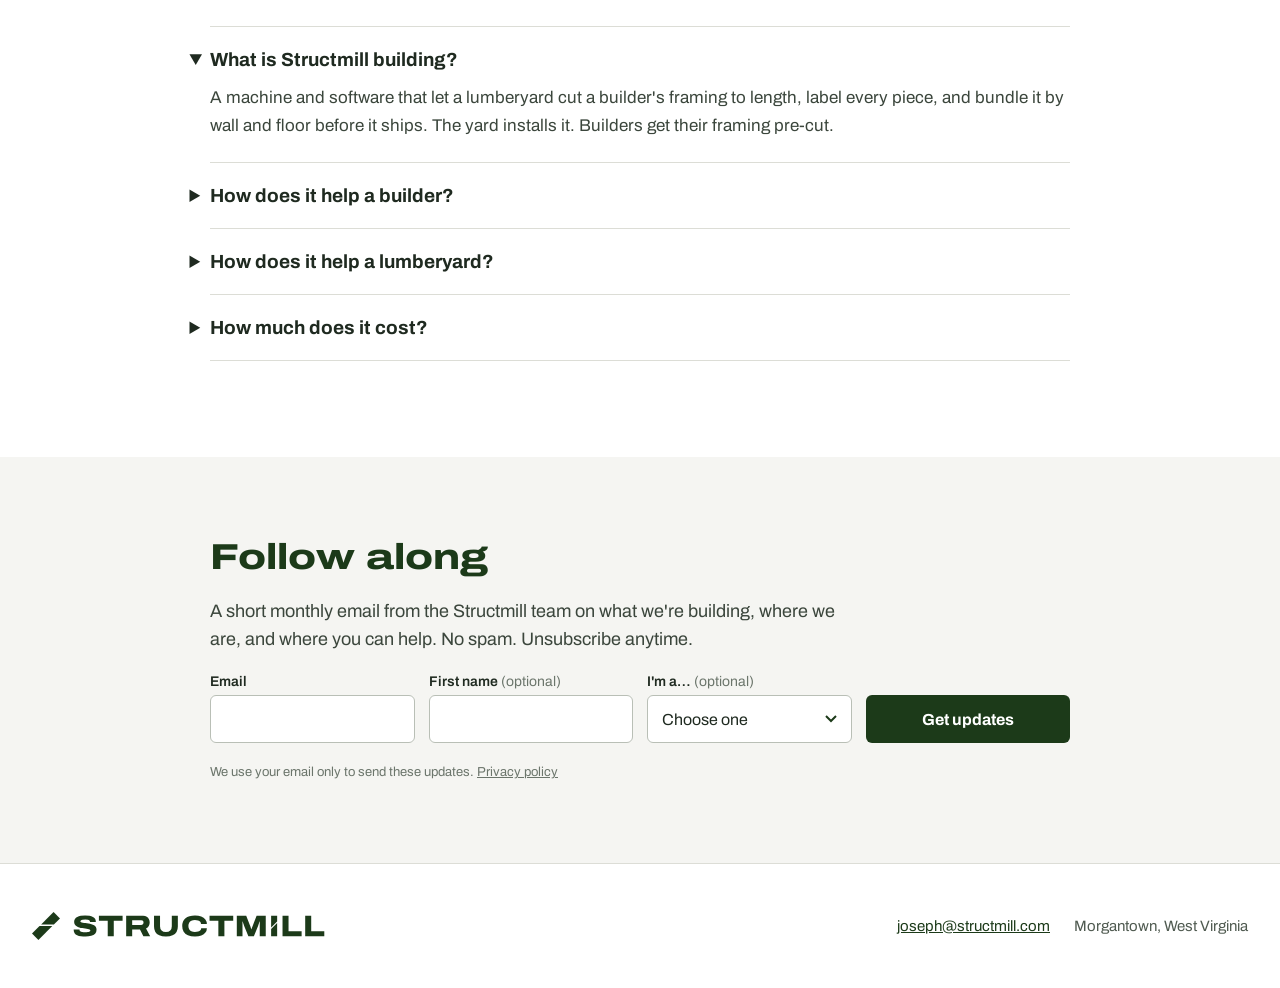
==== commit a94e8266: "Home: status line, one-order walkthrough, comparison table. Lumberyards: send-an-order action and pi" ====
--- a/index.html
+++ b/index.html
@@ -41,7 +41,11 @@
 
 <section class="sec hero" aria-label="Structmill" style="padding: 88px 32px 96px">
 <div style="max-width: 1240px; margin: 0 auto; display: flex; flex-direction: column; gap: 56px">
+<div style="display: flex; flex-direction: column; gap: 20px">
+<p class="status"><span class="status-dot" aria-hidden="true"></span>Status: optimizer live in the browser · first cell in build · talking with independent yards</p>
 <h1 style="margin: 0; font-stretch: 125%; font-weight: 800; font-size: clamp(42px, 6vw, 84px); line-height: 1; letter-spacing: -0.015em; color: #1C3A19; max-width: 1040px">Framing, pre-cut at your lumberyard.</h1>
+<p style="margin: 0; font-size: clamp(18px, 2vw, 22px); line-height: 1.5; color: #3B463C; max-width: 760px">Structmill is a cutting cell and software that lumberyards install. Every framing board is cut to length, labeled, and bundled by wall before it ships.</p>
+</div>
 
 <div role="img" aria-label="The Structmill system: a builder's cut list is optimized by Structmill software, cut, labeled and bundled by the Structmill cell at the lumberyard, delivered, and framed on the jobsite." style="overflow-x: auto; padding-bottom: 4px">
 <div class="flow-inner" style="min-width: 1060px; display: flex; flex-direction: column; gap: 14px">
@@ -97,6 +101,39 @@
 </div>
 </section>
 
+<section class="sec" id="order" aria-label="Follow one order" style="padding: 96px 32px">
+<div style="max-width: 1240px; margin: 0 auto; display: flex; flex-direction: column; gap: 40px">
+<div style="display: flex; flex-direction: column; gap: 12px; max-width: 760px">
+<h2 style="margin: 0; font-stretch: 125%; font-weight: 800; font-size: 40px; line-height: 1.05; color: #1C3A19">Follow one order.</h2>
+<p style="margin: 0; font-size: 18px; line-height: 1.6; color: #3B463C">One wall, start to finish: the list a builder approves, the plan the software makes, and what goes out on the truck.</p>
+</div>
+<div class="ord">
+<div class="ord-card">
+<p class="ord-step">01 · The cut list</p>
+<table class="ord-table"><thead><tr><th>Board</th><th>Size</th><th>Length</th><th style="text-align: right">Qty</th></tr></thead><tbody><tr><td>Bottom plate</td><td>2x4</td><td>108"</td><td style="text-align: right">2</td></tr><tr><td>Top plate</td><td>2x4</td><td>108"</td><td style="text-align: right">4</td></tr><tr><td>Stud</td><td>2x4</td><td>92-5/8"</td><td style="text-align: right">12</td></tr><tr><td>King</td><td>2x4</td><td>92-5/8"</td><td style="text-align: right">2</td></tr><tr><td>Jack</td><td>2x4</td><td>81"</td><td style="text-align: right">2</td></tr><tr><td>Header</td><td>2x8</td><td>39"</td><td style="text-align: right">2</td></tr><tr><td>Sill</td><td>2x4</td><td>36"</td><td style="text-align: right">1</td></tr><tr><td>Cripple</td><td>2x4</td><td>31-1/2"</td><td style="text-align: right">2</td></tr><tr><td>Cripple</td><td>2x4</td><td>4-3/8"</td><td style="text-align: right">2</td></tr></tbody></table>
+<p class="ord-cap">Sample: one 18' wall, 8' tall, studs 16" on center, one 36" × 48" window. 29 pieces.</p>
+</div>
+<div class="ord-card">
+<p class="ord-step">02 · The cut plan</p>
+<div class="ord-stats">
+<div><span class="ord-num">216 ft</span><span class="ord-lab">lumber to buy</span><span class="ord-vs">vs 244 ft, one board per piece</span></div>
+<div><span class="ord-num">12%</span><span class="ord-lab">waste</span><span class="ord-vs">vs 22%</span></div>
+<div><span class="ord-num">14</span><span class="ord-lab">boards</span><span class="ord-vs">13 of 2x4 × 16', 1 of 2x8 × 8'</span></div>
+</div>
+<div style="display: flex; flex-direction: column; gap: 8px" aria-hidden="true"><div class="ord-bar"><span style="flex: 0 0 56.2%">PL</span><span style="flex: 0 0 42.2%">JK</span><i></i></div><div class="ord-bar"><span style="flex: 0 0 56.2%">TP</span><span style="flex: 0 0 18.8%">SL</span><i></i></div><div class="ord-bar"><span style="flex: 0 0 48.2%">ST</span><span style="flex: 0 0 48.2%">ST</span><i></i></div></div>
+<p class="ord-cap">Dashed lines are cuts, gray ends are offcuts. Demo optimizer, single job, run on the list at left.</p>
+</div>
+<div class="ord-card">
+<p class="ord-step">03 · On the truck</p>
+<div class="label-mock"><span class="lm-role">STUD</span><span class="lm-size">2x4 · 92-5/8"</span><span>Wall A · Bundle 1 · 7 of 29</span><span class="lm-small">Your yard · Your project</span></div>
+<div class="tag-mock"><span class="tm-head">BUNDLE 1 · WALL A</span><span>29 pieces · 2x4 ×27 · 2x8 ×2</span><span class="lm-small">Open this bundle, build Wall A.</span></div>
+<p class="ord-cap">Every piece is labeled with what it is and where it goes. Every bundle is one wall.</p>
+</div>
+</div>
+<a href="/builders/#wall-lab" style="align-self: flex-start; font-weight: 700; font-size: 17px">Try it with your own wall →</a>
+</div>
+</section>
+
 <section class="sec" id="what" aria-label="What we're building" style="background: #F5F5F2; padding: 96px 32px">
 <div style="max-width: 1240px; margin: 0 auto; display: flex; flex-direction: column; gap: 56px">
 <div style="display: flex; flex-wrap: wrap; gap: 48px">
@@ -113,6 +150,26 @@
 <div style="display: flex; flex-direction: column; gap: 10px; border-top: 3px solid #1C3A19; padding-top: 18px"><h3 style="margin: 0; font-stretch: 115%; font-size: 22px; font-weight: 800; color: #1C3A19">Safer sites</h3><p style="margin: 0; font-size: 16px; line-height: 1.6; color: #3B463C">Less sawing on the jobsite means less time next to a running blade.</p></div>
 <div style="display: flex; flex-direction: column; gap: 10px; border-top: 3px solid #1C3A19; padding-top: 18px"><h3 style="margin: 0; font-stretch: 115%; font-size: 22px; font-weight: 800; color: #1C3A19">Precision</h3><p style="margin: 0; font-size: 16px; line-height: 1.6; color: #3B463C">Every piece machine-cut to the length on the plan, every time.</p></div>
 </div>
+</div>
+</section>
+
+<section class="sec" id="compare" aria-label="Three ways framing gets cut" style="padding: 96px 32px">
+<div style="max-width: 1240px; margin: 0 auto; display: flex; flex-direction: column; gap: 32px">
+<h2 style="margin: 0; font-stretch: 125%; font-weight: 800; font-size: 40px; line-height: 1.05; color: #1C3A19">Three ways framing gets cut.</h2>
+<div class="cmp-wrap">
+<table class="cmp">
+<thead><tr><th scope="col"><span class="sr">Question</span></th><th scope="col">Cut on the jobsite</th><th scope="col">Chain pre-cut program</th><th scope="col" class="cmp-us">Your yard with Structmill</th></tr></thead>
+<tbody>
+<tr><th scope="row">Who cuts it</th><td>Your crew, board by board</td><td>The chain's component plant</td><td class="cmp-us">Your lumberyard</td></tr>
+<tr><th scope="row">Cut plan</th><td>Measured and cut on site</td><td>Planned at the plant</td><td class="cmp-us">Planned before any board is cut</td></tr>
+<tr><th scope="row">Labeled and bundled by wall</th><td>No</td><td>Yes</td><td class="cmp-us">Yes</td></tr>
+<tr><th scope="row">Saw on the jobsite</th><td>Every cut</td><td>Less</td><td class="cmp-us">Less</td></tr>
+<tr><th scope="row">Open to independent yards</th><td>Not applicable</td><td>No</td><td class="cmp-us">Yes</td></tr>
+<tr><th scope="row">What the yard needs</th><td>Nothing new</td><td>A component plant</td><td class="cmp-us">One cell on the yard floor</td></tr>
+</tbody>
+</table>
+</div>
+<p class="scroll-hint">Swipe sideways to see all three.</p>
 </div>
 </section>
 
--- a/assets/site.css
+++ b/assets/site.css
@@ -74,3 +74,48 @@
 @media (max-width:640px){.upd{grid-template-columns:1fr}.upd button{width:100%}}
 .upd[hidden],.upd-success[hidden]{display:none}
 .upd-foot .upd{grid-template-columns:repeat(auto-fit,minmax(150px,1fr))}
+
+/* v3.3: status line, one-order walkthrough, comparison */
+.sr{position:absolute;width:1px;height:1px;overflow:hidden;clip:rect(0 0 0 0);white-space:nowrap}
+.status{margin:0;display:inline-flex;align-items:center;gap:10px;font:600 12px/1.4 ui-monospace,SFMono-Regular,Menlo,Consolas,monospace;letter-spacing:.06em;text-transform:uppercase;color:#4F5A50}
+.status-dot{width:8px;height:8px;border-radius:50%;background:#6FA15C;flex:none;box-shadow:0 0 0 3px rgba(111,161,92,.2)}
+.ord{display:grid;grid-template-columns:repeat(3,minmax(0,1fr));gap:20px}
+.ord-card{border:1.5px solid #DCDDD6;border-radius:10px;padding:22px;display:flex;flex-direction:column;gap:16px;background:#FFFFFF;min-width:0}
+.ord-step{margin:0;font:700 12px/1 ui-monospace,SFMono-Regular,Menlo,Consolas,monospace;letter-spacing:.08em;text-transform:uppercase;color:#1C3A19}
+.ord-cap{margin:auto 0 0;font-size:13px;line-height:1.5;color:#6B756B}
+.ord-table{width:100%;border-collapse:collapse;font-size:13px}
+.ord-table th{text-align:left;font-weight:600;color:#6B756B;padding:0 4px 6px}
+.ord-table td{border-top:1px solid #E6E7E1;padding:6px 4px}
+.ord-table td:first-child{font-weight:600}
+.ord-stats{display:grid;grid-template-columns:1fr;gap:12px}
+.ord-stats>div{display:grid;grid-template-columns:auto 1fr;column-gap:12px;align-items:baseline}
+.ord-num{grid-row:span 2;font-stretch:115%;font-size:30px;font-weight:800;color:#1C3A19;min-width:104px}
+.ord-lab{font-size:14px;font-weight:600}
+.ord-vs{font-size:13px;color:#6B756B}
+.ord-bar{display:flex;height:26px;border-radius:3px;overflow:hidden;background:#B9AE97}
+.ord-bar span{background:#E3C998;border-right:2px dashed #1C3A19;font-size:11px;font-weight:700;color:#1C3A19;display:flex;align-items:center;padding-left:6px}
+.ord-bar i{flex:1}
+.label-mock{border:2px dashed #1C3A19;border-radius:4px;padding:14px 16px;display:flex;flex-direction:column;gap:3px;font-size:15px}
+.lm-role{font-stretch:125%;font-size:26px;font-weight:800;color:#1C3A19;line-height:1}
+.lm-size{font-weight:600}
+.lm-small{font-size:12px;color:#6B756B}
+.tag-mock{background:#F5F5F2;border-left:4px solid #D4B57E;border-radius:4px;padding:12px 14px;display:flex;flex-direction:column;gap:3px;font-size:14px}
+.tm-head{font:700 13px/1.3 ui-monospace,SFMono-Regular,Menlo,Consolas,monospace;letter-spacing:.06em;color:#1C3A19}
+.cmp-wrap{overflow-x:auto}
+.cmp{width:100%;min-width:640px;border-collapse:collapse;font-size:16px}
+.cmp th,.cmp td{text-align:left;padding:16px 14px;border-bottom:1px solid #DCDDD6;vertical-align:top}
+.cmp thead th{font-stretch:112%;font-size:17px;font-weight:800;color:#1C3A19;border-bottom:2px solid #1C3A19}
+.cmp tbody th{font-weight:600;color:#3B463C;width:22%}
+.cmp td{color:#3B463C}
+.cmp .cmp-us{background:#F5F5F2;color:#1C3A19;font-weight:600}
+.cmp thead .cmp-us{background:#1C3A19;color:#FFFFFF;border-radius:6px 6px 0 0}
+.pilot-steps{list-style:none;margin:0;padding:0;display:grid;grid-template-columns:repeat(4,minmax(0,1fr));gap:0;border-top:2px solid #DCDDD6}
+.pilot-steps li{position:relative;padding:28px 24px 0 0;display:flex;flex-direction:column;gap:8px}
+.pilot-steps li::before{content:"";position:absolute;top:-7px;left:0;width:12px;height:12px;border-radius:50%;background:#FFFFFF;border:2px solid #1C3A19}
+.pilot-steps li.done::before{background:#1C3A19}
+.ps-when{font:700 12px/1 ui-monospace,SFMono-Regular,Menlo,Consolas,monospace;letter-spacing:.08em;text-transform:uppercase;color:#8A6D3B}
+.btn{display:inline-flex;align-items:center;justify-content:center;min-height:52px;padding:0 26px;border-radius:6px;font-weight:700;font-size:16px;text-decoration:none}
+.btn-dark{background:#1C3A19;color:#FFFFFF}.btn-dark:hover{background:#2D5A27;color:#FFFFFF}
+.btn-line{border:2px solid #1C3A19;color:#1C3A19;background:#FFFFFF}
+@media (max-width:900px){.ord{grid-template-columns:1fr}.pilot-steps{grid-template-columns:1fr 1fr;row-gap:28px}}
+@media (max-width:640px){.pilot-steps{grid-template-columns:1fr;border-top:none;border-left:2px solid #DCDDD6;padding-left:20px}.pilot-steps li{padding:0 0 4px}.pilot-steps li::before{top:4px;left:-28px}.status{font-size:11px;letter-spacing:.04em}.ord-num{font-size:26px;min-width:92px}}
